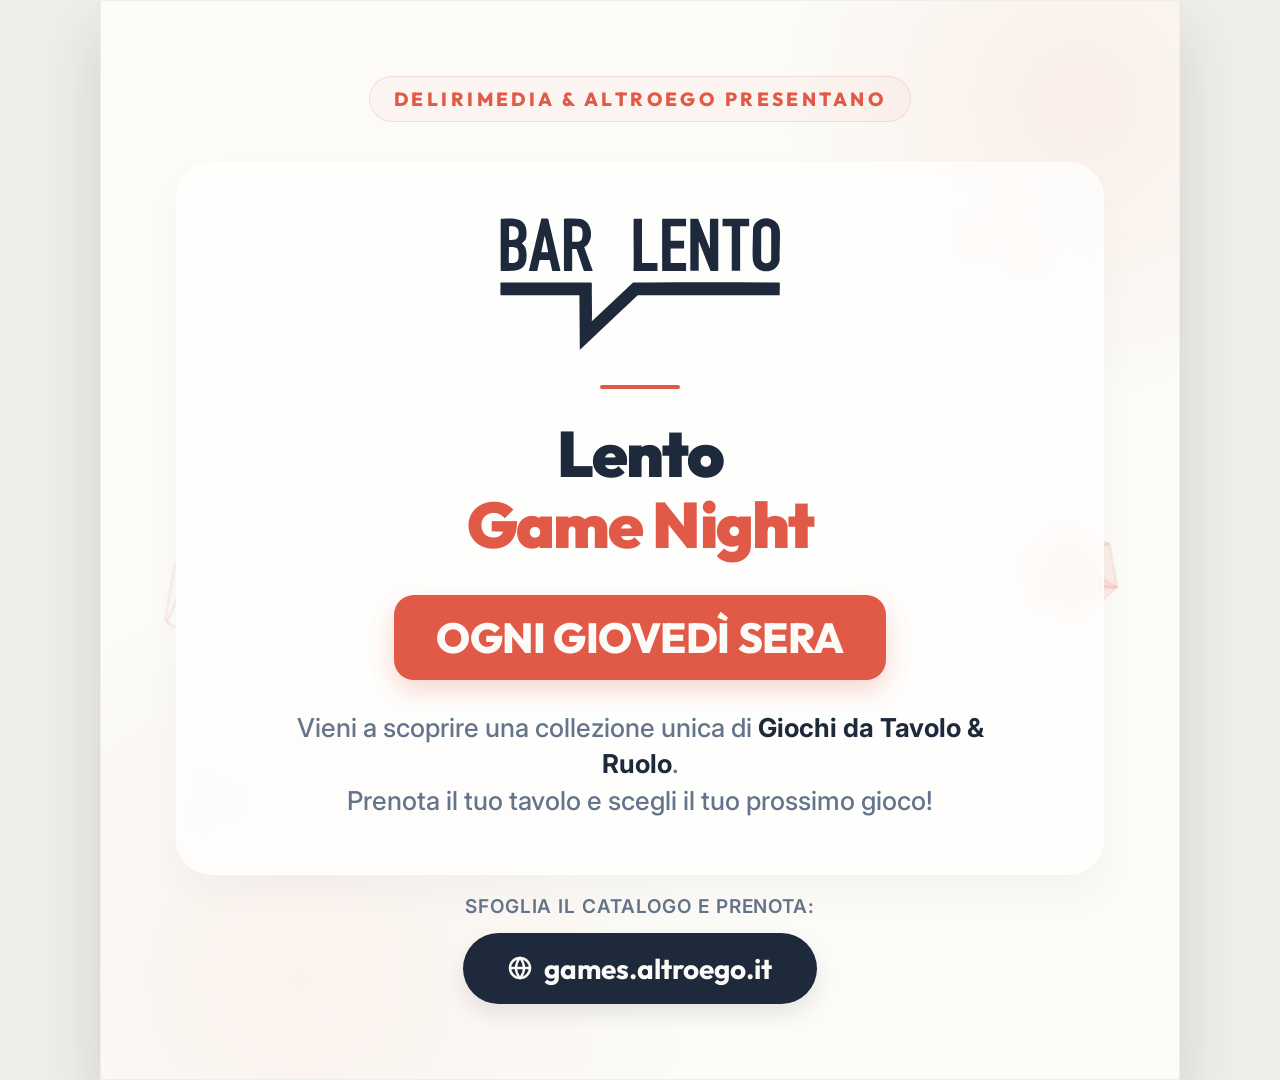
==== volantino.html @ c99bdc95 "Add Instagram flyer HTML template" ====
<!DOCTYPE html>
<html lang="it">
<head>
  <meta charset="UTF-8">
  <title>Volantino Instagram Bar Lento</title>
  <!-- Google Fonts: Outfit (title) and Inter (body) -->
  <link rel="preconnect" href="https://fonts.googleapis.com">
  <link rel="preconnect" href="https://fonts.gstatic.com" crossorigin>
  <link href="https://fonts.googleapis.com/css2?family=Inter:wght@400;500;600&family=Outfit:wght@600;700;800;900&display=swap" rel="stylesheet">
  <style>
    :root {
      --color-bg: #fcfbf7;
      --color-accent: #e05a47; /* Terracotta */
      --color-accent-dark: #b84130;
      --color-text-dark: #1e293b;
      --color-text-muted: #64748b;
      --color-card-bg: #ffffff;
      --color-border: #f1ede4;
      --font-title: 'Outfit', sans-serif;
      --font-body: 'Inter', sans-serif;
    }

    * {
      box-sizing: border-box;
      margin: 0;
      padding: 0;
    }

    body {
      background-color: #f0eee8;
      display: flex;
      justify-content: center;
      align-items: center;
      min-height: 100vh;
      font-family: var(--font-body);
      -webkit-font-smoothing: antialiased;
    }

    /* Instagram 1:1 post container */
    .instagram-post {
      width: 1080px;
      height: 1080px;
      background-color: var(--color-bg);
      position: relative;
      overflow: hidden;
      display: flex;
      flex-direction: column;
      justify-content: space-between;
      padding: 75px;
      box-shadow: 0 30px 60px rgba(30, 41, 59, 0.15);
      border: 1px solid rgba(0, 0, 0, 0.05);
    }

    /* Background organic gradient glow & elements */
    .bg-glow {
      position: absolute;
      top: -200px;
      right: -200px;
      width: 600px;
      height: 600px;
      border-radius: 50%;
      background: radial-gradient(circle, rgba(224, 90, 71, 0.08) 0%, rgba(224, 90, 71, 0) 70%);
      pointer-events: none;
      z-index: 1;
    }

    .bg-glow-2 {
      position: absolute;
      bottom: -300px;
      left: -200px;
      width: 800px;
      height: 800px;
      border-radius: 50%;
      background: radial-gradient(circle, rgba(224, 90, 71, 0.05) 0%, rgba(224, 90, 71, 0) 70%);
      pointer-events: none;
      z-index: 1;
    }

    /* Floating Game Elements (Decorative) */
    .floating-shape {
      position: absolute;
      color: rgba(224, 90, 71, 0.08);
      fill: currentColor;
      pointer-events: none;
      z-index: 1;
    }

    .meeple-1 {
      top: 15%;
      right: 10%;
      width: 130px;
      height: 130px;
      transform: rotate(15deg);
    }

    .meeple-2 {
      bottom: 22%;
      left: 6%;
      width: 90px;
      height: 90px;
      transform: rotate(-25deg);
      opacity: 0.7;
    }

    .dice-1 {
      top: 48%;
      right: 5%;
      width: 110px;
      height: 110px;
      transform: rotate(-10deg);
    }

    .cards-1 {
      bottom: 40%;
      left: 4%;
      width: 100px;
      height: 100px;
      transform: rotate(20deg);
    }

    /* Content wrapper */
    .content {
      z-index: 2;
      position: relative;
      height: 100%;
      display: flex;
      flex-direction: column;
      justify-content: space-between;
    }

    /* Top: Presenters / Badge */
    .header-badge {
      display: flex;
      justify-content: center;
      margin-bottom: 20px;
    }

    .badge-text {
      background-color: var(--color-accent-light);
      color: var(--color-accent);
      border: 1.5px solid rgba(224, 90, 71, 0.15);
      background-color: rgba(224, 90, 71, 0.04);
      font-family: var(--font-title);
      font-size: 19px;
      font-weight: 800;
      letter-spacing: 0.18em;
      padding: 10px 24px;
      border-radius: 100px;
      text-transform: uppercase;
    }

    /* Center: Main Branding & Info Card */
    .main-card {
      background: rgba(255, 255, 255, 0.75);
      backdrop-filter: blur(10px);
      -webkit-backdrop-filter: blur(10px);
      border: 1px solid rgba(255, 255, 255, 0.6);
      border-radius: 36px;
      padding: 55px 45px;
      text-align: center;
      box-shadow: 0 20px 40px rgba(30, 41, 59, 0.03);
      margin: auto 0;
      display: flex;
      flex-direction: column;
      align-items: center;
      gap: 30px;
    }

    .logo-container {
      width: 280px;
      color: var(--color-text-dark);
      margin-bottom: 5px;
    }

    .logo-container svg {
      width: 100%;
      height: auto;
      display: block;
    }

    .divider {
      width: 80px;
      height: 4px;
      background-color: var(--color-accent);
      border-radius: 2px;
    }

    .flyer-title {
      font-family: var(--font-title);
      font-size: 64px;
      font-weight: 900;
      color: var(--color-text-dark);
      line-height: 1.1;
      letter-spacing: -0.03em;
    }

    .flyer-title span {
      color: var(--color-accent);
    }

    /* Highlight Banner for "Ogni Giovedì Sera" */
    .schedule-banner {
      background-color: var(--color-accent);
      color: var(--color-bg);
      font-family: var(--font-title);
      font-size: 42px;
      font-weight: 800;
      letter-spacing: -0.01em;
      padding: 16px 42px;
      border-radius: 20px;
      box-shadow: 0 10px 25px rgba(224, 90, 71, 0.25);
      display: inline-block;
      margin-top: 5px;
    }

    .flyer-subtitle {
      font-size: 26px;
      color: var(--color-text-muted);
      font-weight: 500;
      line-height: 1.4;
      max-width: 700px;
    }

    .flyer-subtitle strong {
      color: var(--color-text-dark);
    }

    /* Footer: CTA & Website */
    .footer-cta {
      display: flex;
      flex-direction: column;
      align-items: center;
      gap: 15px;
    }

    .cta-label {
      font-size: 19px;
      color: var(--color-text-muted);
      letter-spacing: 0.05em;
      font-weight: 600;
      text-transform: uppercase;
    }

    .cta-button {
      background-color: var(--color-text-dark);
      color: var(--color-bg);
      font-family: var(--font-title);
      font-size: 28px;
      font-weight: 700;
      padding: 18px 45px;
      border-radius: 100px;
      display: flex;
      align-items: center;
      gap: 12px;
      box-shadow: 0 10px 20px rgba(30, 41, 59, 0.1);
    }

    .cta-button svg {
      width: 24px;
      height: 24px;
      fill: none;
      stroke: currentColor;
      stroke-width: 2.5;
    }
  </style>
</head>
<body>

  <div class="instagram-post">
    <!-- Background glows -->
    <div class="bg-glow"></div>
    <div class="bg-glow-2"></div>

    <!-- Floating vector graphics -->
    <!-- Meeple 1 -->
    <svg class="floating-shape meeple-1" viewBox="0 0 100 100">
      <path d="M 50,15 C 57,15 62,21 62,28 C 62,35 57,41 50,41 C 43,41 38,35 38,28 C 38,21 43,15 50,15 Z M 50,45 C 60,45 68,48 76,53 C 82,57 84,65 80,71 C 76,77 69,79 63,75 C 60,73 59,70 59,67 C 59,62 55,58 50,58 C 45,58 41,62 41,67 C 41,70 40,73 37,75 C 31,79 24,77 20,71 C 16,65 18,57 24,53 C 32,48 40,45 50,45 Z" />
    </svg>
    <!-- Meeple 2 -->
    <svg class="floating-shape meeple-2" viewBox="0 0 100 100">
      <path d="M 50,15 C 57,15 62,21 62,28 C 62,35 57,41 50,41 C 43,41 38,35 38,28 C 38,21 43,15 50,15 Z M 50,45 C 60,45 68,48 76,53 C 82,57 84,65 80,71 C 76,77 69,79 63,75 C 60,73 59,70 59,67 C 59,62 55,58 50,58 C 45,58 41,62 41,67 C 41,70 40,73 37,75 C 31,79 24,77 20,71 C 16,65 18,57 24,53 C 32,48 40,45 50,45 Z" />
    </svg>
    <!-- 20-sided Dice -->
    <svg class="floating-shape dice-1" viewBox="0 0 100 100" stroke="currentColor" stroke-width="2.5" fill="none">
      <polygon points="50,5 90,30 90,70 50,95 10,70 10,30" />
      <polygon points="50,5 50,95" />
      <polygon points="10,30 90,30" />
      <polygon points="10,70 90,70" />
      <line x1="50" y1="38" x2="10" y2="30" />
      <line x1="50" y1="38" x2="90" y2="30" />
      <line x1="50" y1="38" x2="50" y2="5" />
      <line x1="50" y1="62" x2="10" y2="70" />
      <line x1="50" y1="62" x2="90" y2="70" />
      <line x1="50" y1="62" x2="50" y2="95" />
      <polygon points="50,38 10,70 50,62" />
      <polygon points="50,38 90,70 50,62" />
    </svg>
    <!-- Cards Icon -->
    <svg class="floating-shape cards-1" viewBox="0 0 100 100">
      <!-- Card back -->
      <rect x="25" y="15" width="45" height="65" rx="6" transform="rotate(-10 47.5 47.5)" fill="none" stroke="currentColor" stroke-width="3" />
      <!-- Card front -->
      <rect x="35" y="20" width="45" height="65" rx="6" transform="rotate(5 57.5 52.5)" fill="var(--color-bg)" stroke="currentColor" stroke-width="3" />
      <!-- Small details on front card -->
      <circle cx="58" cy="53" r="8" fill="currentColor" opacity="0.35" transform="rotate(5 57.5 52.5)" />
    </svg>

    <div class="content">
      <!-- Top Badge -->
      <div class="header-badge">
        <span class="badge-text">Delirimedia & Altroego presentano</span>
      </div>

      <!-- Center Card -->
      <div class="main-card">
        <!-- Re-created Bar Lento Vector Logo -->
        <div class="logo-container">
          <svg viewBox="0 0 1703 805" fill="currentColor">
            <path d="M556.34,392l2.54,11.46c-1.74,71.27,2.16,142.86,0,214.09-.09,3-1.02,5.53-1.04,8.45l4.54-.94c67.34-64.34,135.43-127.78,203.4-191.54,11.64-10.92,22.95-23.6,34.96-34.03,2.47-2.14,7.76-6.98,10.57-7.43,148.89.98,298.02-1.04,446.77-1.1,147.27-.06,294.49,1.27,441.76,1.01,1.4.33,1.63,4.27,1.71,5.5,1.56,22.71-.85,47.65-.53,70.56l-2.46,1.54-860.06-.3c-9.02,6.03-15.82,14.88-23.72,22.27-108.71,101.71-216.83,204.61-325.03,306.88-1.18,1.11-2.83,2.1-4.38,2.62l-2.51-331.02H4.5c-1.43-.88-1.38-1.99-1.55-3.45-1.82-15.55.25-37.66.1-54.09-.04-4.49-1.79-13.86-.59-17.51.38-1.17,1.17-2.12,2.04-2.95h551.84Z"/>
            <path d="M1205.15,4l69.99,180.01c3.79,1.27,1.46-8.42,1.44-9.47-.91-55.78.4-111.86.5-167.59l2.05-2.95h46.99l1.5,1.5v315.5c-1.83.46-3.53.9-5.45,1.05-9.83.77-27.3.83-37.08,0-1.82-.16-3.67-.15-5.22-1.27l-69.21-176.28-2,1.01v175.5h-50.99V5.5l1.5-1.5h45.99Z"/>
            <path d="M4,5.5l3.45-1.55c51.35,2.07,124.38-13.16,147.99,47.07,7.51,19.16,9.04,64.5-1.66,82.3l-20.87,21.16c3.36,5.2,9.11,7.52,13.57,12.5,19.87,22.26,18.41,84.25,7.34,110.37-24,56.66-97.05,42.9-146.36,44.69-3.84-.44-3.45-.92-3.45-3.55V5.5ZM55.23,131.75c1.58,1.81,21.54,1.58,25.29,1.28,19.94-1.56,30.34-11.73,32.33-31.66,2.15-21.48-.91-43.77-24.82-49.92-6.28-1.62-24.36-2.57-30.54-1.45-1.11.2-1.9.51-2.43,1.57l.17,80.18ZM54.98,273h29.49c3.11,0,13.64-4.53,16.43-6.56,8.58-6.25,11.41-19.82,12.1-29.89,1-14.58,1.24-43.38-10.52-53.56-7.23-6.25-34.57-8.16-44.06-7.04-3.61.42-4.07,2.14-4.46,5.54,1.71,27.95-2.21,58.42-.03,86.07.15,1.93.59,3.62,1.05,5.45Z"/>
            <path d="M388.89,5c1.83-.46,3.53-.9,5.45-1.05,23.63-1.86,74.15-2.01,96.77,2.3,68.57,13.07,81.57,118.86,37.27,159.77-3.51,3.24-12.52,8.17-14.52,10.48-.81.93-1.29,1.55-1,2.87l50.84,140.3-1.35,2.32h-48.99c-.69,0-3.97-1.54-4.3-2.7l-42.14-127.85-2.55-3.45h-23.99l-1.5,1.5v131l-1.5,1.5h-45.99c-.18,0-2.5-2.32-2.5-2.5V5ZM439.87,50c.55,1.28-1,2.96-1,3.5v90l1.5,1.5h29.99c7.42,0,19.97-5.45,24.49-11.5,9.26-12.38,9.84-56.25,2.21-69.21-4.85-8.23-17.36-14.29-26.7-14.29h-30.49Z"/>
            <path d="M1617.36,1.27c42.38-1.53,80.7,29.3,84.19,72.19,4.62,56.76-3.56,119.67,0,177.08-6.54,97.89-158.04,98.39-164.04,0-3.69-60.52,1.83-126.01,1.3-186.79,7.56-37.57,41.03-61.13,78.54-62.49ZM1614.31,50.28c-12.78,1.46-23.57,10.37-25.69,23.3l-.12,174.95c1.23,33.78,52.61,36.98,60.96,5.9l.1-179.98c-2.03-18.17-18.31-26.11-35.25-24.18Z"/>
            <path d="M177.45,322c-.73-.22-1.56-1.59-1.53-2.49L250.62,6.27l.97-1.35c2.07-1.33,32.38-1.42,36.89-.97,2.06.21,3.8-.08,4.9,2.1l74.38,314.81c-.76.1-2,1.15-2.36,1.15h-44.99c-.19,0-2.18-1.19-2.48-1.52l-14.98-65.02-62.08-.02-13.77,64.16c.02,1.09-2.03,2.4-2.67,2.4h-46.99ZM292.92,208c-4.11-25.01-9.12-50.16-14.49-75.01-.72-3.35-4.96-24.89-7.01-24.97l-20.49,99.98h41.99Z"/>
            <path d="M1131.67,4v46h-92.47l-1.5,1.5v86l1.5,1.5h78.98l1.5,1.5v41c0,.38-2.27,3.5-2.5,3.5h-79.48v86.5l1.5,1.5h92.47v49h-142.46c-.28,0-2.73-1.55-3-2V6.02c.24-.47,1.83-2.02,2-2.02h143.46Z"/>
            <path d="M1515.56,50h-53.48l-1.5,1.5v269.5h-50.99V52.5c0-.18-2.32-2.5-2.5-2.5h-51.99l-1.5-1.5V7.5c0-.54,1.55-2.22,1-3.5h159.45l1.5,1.5v44.5Z"/>
            <path d="M863.75,5v266.5l1.5,1.5h90.97l1.5,1.5v47.5h-143.46c-4.86-4.72-1.56-11.71-1.45-17.45,1.89-98.96-1.48-198.12-.1-297.1l1.55-3.45h46.99c.33,0,1.52,1.32,2.5,1Z"/>
          </svg>
        </div>

        <div class="divider"></div>

        <h1 class="flyer-title">Lento<br><span>Game Night</span></h1>

        <div class="schedule-banner">
          OGNI GIOVEDÌ SERA
        </div>

        <p class="flyer-subtitle">
          Vieni a scoprire una collezione unica di <strong>Giochi da Tavolo & Ruolo</strong>.<br>
          Prenota il tuo tavolo e scegli il tuo prossimo gioco!
        </p>
      </div>

      <!-- Footer CTA -->
      <div class="footer-cta">
        <span class="cta-label">Sfoglia il catalogo e prenota:</span>
        <div class="cta-button">
          <svg viewBox="0 0 24 24">
            <circle cx="12" cy="12" r="10"></circle>
            <line x1="2" y1="12" x2="22" y2="12"></line>
            <path d="M12 2a15.3 15.3 0 0 1 4 10 15.3 15.3 0 0 1-4 10 15.3 15.3 0 0 1-4-10 15.3 15.3 0 0 1 4-10z"></path>
          </svg>
          games.altroego.it
        </div>
      </div>
    </div>
  </div>

</body>
</html>
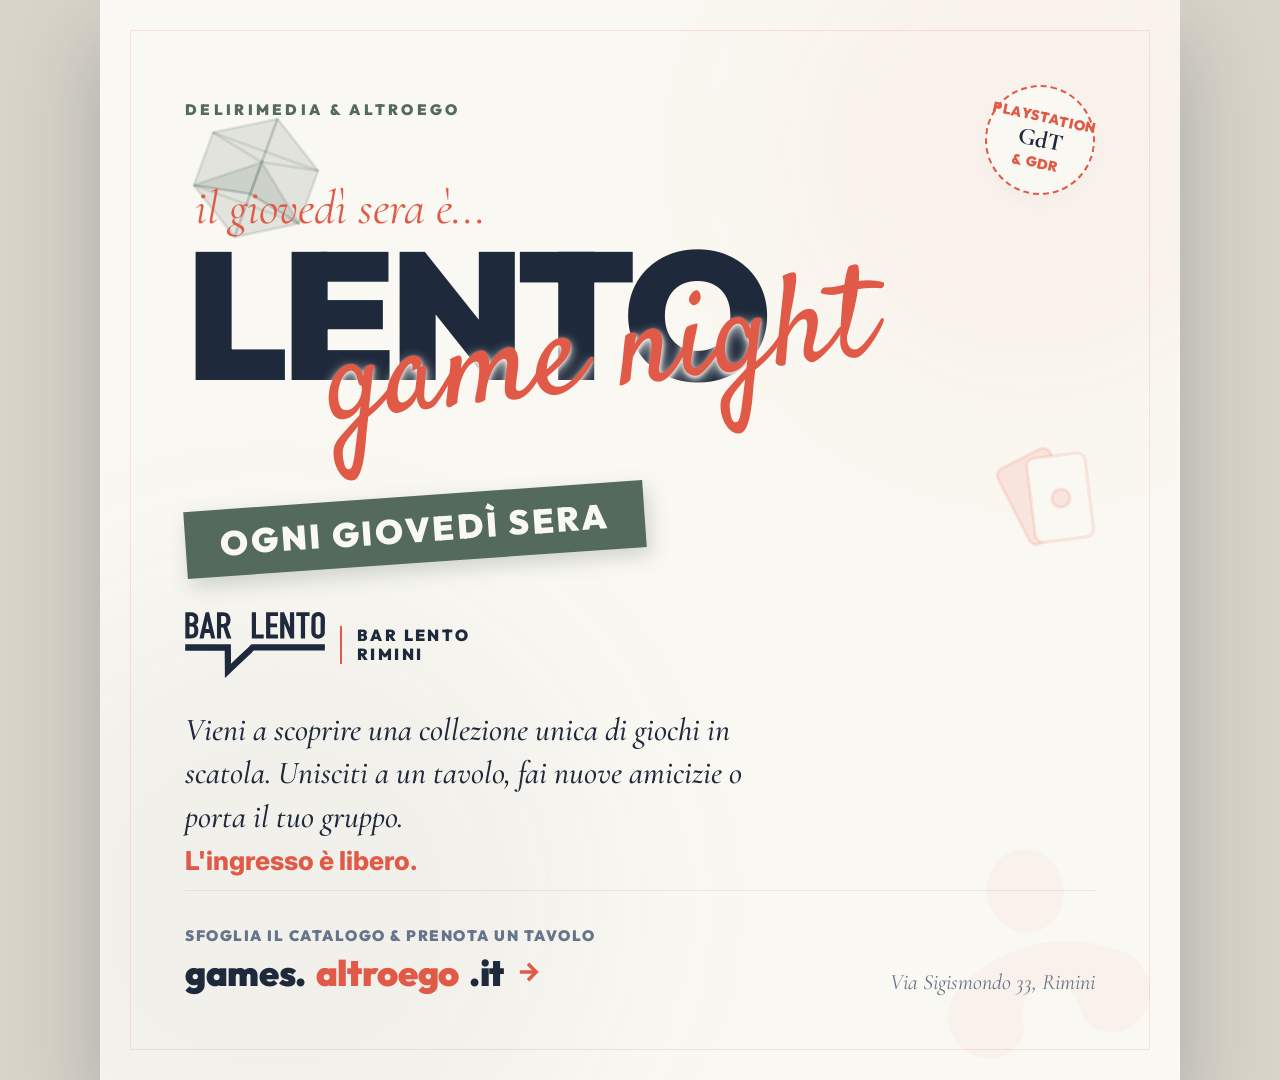
==== commit e8aad376: "Update Instagram flyer to Canva style layout" ====
--- a/volantino.html
+++ b/volantino.html
@@ -3,20 +3,20 @@
 <head>
   <meta charset="UTF-8">
   <title>Volantino Instagram Bar Lento</title>
-  <!-- Google Fonts: Outfit (title) and Inter (body) -->
+  <!-- Google Fonts: Outfit (bold title), Cormorant Garamond (elegant serif), Satisfy (beautiful script), Inter (clean metadata) -->
   <link rel="preconnect" href="https://fonts.googleapis.com">
   <link rel="preconnect" href="https://fonts.gstatic.com" crossorigin>
-  <link href="https://fonts.googleapis.com/css2?family=Inter:wght@400;500;600&family=Outfit:wght@600;700;800;900&display=swap" rel="stylesheet">
+  <link href="https://fonts.googleapis.com/css2?family=Cormorant+Garamond:ital,wght@1,500;1,600;1,700&family=Inter:wght@400;500;600&family=Outfit:wght@800;900&family=Satisfy&display=swap" rel="stylesheet">
   <style>
     :root {
-      --color-bg: #fcfbf7;
+      --color-bg: #faf8f2; /* Warm paper / linen cream */
       --color-accent: #e05a47; /* Terracotta */
-      --color-accent-dark: #b84130;
+      --color-accent-sage: #536a5c; /* Modern Canva Sage Green */
       --color-text-dark: #1e293b;
       --color-text-muted: #64748b;
-      --color-card-bg: #ffffff;
-      --color-border: #f1ede4;
-      --font-title: 'Outfit', sans-serif;
+      --font-display: 'Outfit', sans-serif;
+      --font-serif: 'Cormorant Garamond', serif;
+      --font-script: 'Satisfy', cursive;
       --font-body: 'Inter', sans-serif;
     }
 
@@ -27,7 +27,7 @@
     }
 
     body {
-      background-color: #f0eee8;
+      background-color: #d8d4ca;
       display: flex;
       justify-content: center;
       align-items: center;
@@ -36,7 +36,7 @@
       -webkit-font-smoothing: antialiased;
     }
 
-    /* Instagram 1:1 post container */
+    /* Instagram 1:1 post container - Canva style */
     .instagram-post {
       width: 1080px;
       height: 1080px;
@@ -46,242 +46,330 @@
       display: flex;
       flex-direction: column;
       justify-content: space-between;
-      padding: 75px;
-      box-shadow: 0 30px 60px rgba(30, 41, 59, 0.15);
-      border: 1px solid rgba(0, 0, 0, 0.05);
-    }
-
-    /* Background organic gradient glow & elements */
-    .bg-glow {
+      padding: 85px;
+      box-shadow: 0 40px 80px rgba(30, 41, 59, 0.25);
+    }
+
+    /* Fine elegant inset border */
+    .inset-frame {
       position: absolute;
-      top: -200px;
-      right: -200px;
-      width: 600px;
-      height: 600px;
+      top: 30px;
+      left: 30px;
+      right: 30px;
+      bottom: 30px;
+      border: 1.5px solid rgba(224, 90, 71, 0.15);
+      pointer-events: none;
+      z-index: 10;
+    }
+
+    /* Background blobs & organic spots */
+    .organic-blob-1 {
+      position: absolute;
+      top: -100px;
+      right: -100px;
+      width: 500px;
+      height: 500px;
       border-radius: 50%;
-      background: radial-gradient(circle, rgba(224, 90, 71, 0.08) 0%, rgba(224, 90, 71, 0) 70%);
-      pointer-events: none;
+      background-color: rgba(224, 90, 71, 0.04);
+      filter: blur(80px);
       z-index: 1;
     }
 
-    .bg-glow-2 {
+    .organic-blob-2 {
       position: absolute;
-      bottom: -300px;
-      left: -200px;
-      width: 800px;
-      height: 800px;
+      bottom: -150px;
+      left: -150px;
+      width: 650px;
+      height: 650px;
       border-radius: 50%;
-      background: radial-gradient(circle, rgba(224, 90, 71, 0.05) 0%, rgba(224, 90, 71, 0) 70%);
-      pointer-events: none;
+      background-color: rgba(83, 106, 92, 0.05);
+      filter: blur(90px);
       z-index: 1;
     }
 
-    /* Floating Game Elements (Decorative) */
-    .floating-shape {
+    /* Graphic game elements floating with transparency & modern styling */
+    .graphic-element {
       position: absolute;
-      color: rgba(224, 90, 71, 0.08);
       fill: currentColor;
       pointer-events: none;
-      z-index: 1;
-    }
-
-    .meeple-1 {
-      top: 15%;
-      right: 10%;
+      z-index: 2;
+    }
+
+    .meeple-giant {
+      bottom: -40px;
+      right: -20px;
+      width: 320px;
+      height: 320px;
+      color: rgba(224, 90, 71, 0.045);
+      transform: rotate(-12deg);
+    }
+
+    .dice-d20 {
+      top: 10%;
+      left: 8%;
+      width: 140px;
+      height: 140px;
+      color: rgba(83, 106, 92, 0.15);
+      transform: rotate(20deg);
+    }
+
+    .playing-cards {
+      top: 40%;
+      right: 6%;
       width: 130px;
       height: 130px;
-      transform: rotate(15deg);
-    }
-
-    .meeple-2 {
-      bottom: 22%;
-      left: 6%;
-      width: 90px;
-      height: 90px;
-      transform: rotate(-25deg);
-      opacity: 0.7;
-    }
-
-    .dice-1 {
-      top: 48%;
-      right: 5%;
+      color: rgba(224, 90, 71, 0.12);
+      transform: rotate(-15deg);
+    }
+
+    /* Content layers */
+    .content-wrapper {
+      position: relative;
+      z-index: 5;
+      height: 100%;
+      display: flex;
+      flex-direction: column;
+      justify-content: space-between;
+    }
+
+    /* Top: Presenters & Logo */
+    .top-row {
+      display: flex;
+      justify-content: space-between;
+      align-items: flex-start;
+      width: 100%;
+    }
+
+    .presenter-tag {
+      font-family: var(--font-display);
+      font-size: 15px;
+      font-weight: 900;
+      letter-spacing: 0.22em;
+      color: var(--color-accent-sage);
+      text-transform: uppercase;
+      margin-top: 15px;
+    }
+
+    /* Circular Canva-style Stamp */
+    .stamp-badge {
       width: 110px;
       height: 110px;
-      transform: rotate(-10deg);
-    }
-
-    .cards-1 {
-      bottom: 40%;
-      left: 4%;
-      width: 100px;
-      height: 100px;
-      transform: rotate(20deg);
-    }
-
-    /* Content wrapper */
-    .content {
-      z-index: 2;
+      border: 2px dashed var(--color-accent);
+      border-radius: 50%;
+      display: flex;
+      flex-direction: column;
+      justify-content: center;
+      align-items: center;
+      transform: rotate(12deg);
+      background-color: var(--color-bg);
+      box-shadow: 0 8px 16px rgba(0,0,0,0.02);
+    }
+
+    .stamp-text-1 {
+      font-family: var(--font-display);
+      font-size: 14px;
+      font-weight: 900;
+      color: var(--color-accent);
+      letter-spacing: 0.05em;
+    }
+
+    .stamp-text-2 {
+      font-family: var(--font-serif);
+      font-size: 24px;
+      font-weight: 700;
+      color: var(--color-text-dark);
+      line-height: 1;
+      margin: 2px 0;
+    }
+
+    /* Main Typography Block */
+    .title-block {
+      margin-top: -20px;
+      margin-bottom: 20px;
       position: relative;
-      height: 100%;
+    }
+
+    .pre-title {
+      font-family: var(--font-serif);
+      font-size: 48px;
+      font-style: italic;
+      color: var(--color-accent);
+      line-height: 1;
+      margin-bottom: 10px;
+      padding-left: 10px;
+    }
+
+    .main-title-container {
+      position: relative;
+      display: inline-block;
+    }
+
+    .main-title-lento {
+      font-family: var(--font-display);
+      font-size: 180px;
+      font-weight: 900;
+      line-height: 0.8;
+      letter-spacing: -0.04em;
+      color: var(--color-text-dark);
+    }
+
+    .main-title-script {
+      font-family: var(--font-script);
+      font-size: 130px;
+      color: var(--color-accent);
+      position: absolute;
+      bottom: -65px;
+      left: 140px;
+      transform: rotate(-7deg);
+      text-shadow: 0 4px 12px rgba(250, 248, 242, 0.9), 0 2px 4px rgba(250, 248, 242, 0.9);
+      white-space: nowrap;
+    }
+
+    /* Rotated Sticker/Tape */
+    .sticker-tape {
+      background-color: var(--color-accent-sage);
+      color: var(--color-bg);
+      font-family: var(--font-display);
+      font-size: 34px;
+      font-weight: 900;
+      letter-spacing: 0.08em;
+      padding: 12px 35px;
+      transform: rotate(-4deg);
+      display: inline-block;
+      margin-top: 110px;
+      box-shadow: 4px 8px 20px rgba(83, 106, 92, 0.25);
+    }
+
+    /* Logo and Subtitle Section */
+    .middle-section {
       display: flex;
       flex-direction: column;
-      justify-content: space-between;
-    }
-
-    /* Top: Presenters / Badge */
-    .header-badge {
-      display: flex;
-      justify-content: center;
-      margin-bottom: 20px;
-    }
-
-    .badge-text {
-      background-color: var(--color-accent-light);
-      color: var(--color-accent);
-      border: 1.5px solid rgba(224, 90, 71, 0.15);
-      background-color: rgba(224, 90, 71, 0.04);
-      font-family: var(--font-title);
-      font-size: 19px;
-      font-weight: 800;
-      letter-spacing: 0.18em;
-      padding: 10px 24px;
-      border-radius: 100px;
-      text-transform: uppercase;
-    }
-
-    /* Center: Main Branding & Info Card */
-    .main-card {
-      background: rgba(255, 255, 255, 0.75);
-      backdrop-filter: blur(10px);
-      -webkit-backdrop-filter: blur(10px);
-      border: 1px solid rgba(255, 255, 255, 0.6);
-      border-radius: 36px;
-      padding: 55px 45px;
-      text-align: center;
-      box-shadow: 0 20px 40px rgba(30, 41, 59, 0.03);
-      margin: auto 0;
-      display: flex;
-      flex-direction: column;
+      gap: 30px;
+      max-width: 620px;
+      margin-top: 20px;
+    }
+
+    .logo-row {
+      display: flex;
       align-items: center;
-      gap: 30px;
-    }
-
-    .logo-container {
-      width: 280px;
-      color: var(--color-text-dark);
-      margin-bottom: 5px;
-    }
-
-    .logo-container svg {
+      gap: 15px;
+    }
+
+    .bar-lento-logo-graphic {
+      width: 140px;
+      color: var(--color-text-dark);
+    }
+
+    .bar-lento-logo-graphic svg {
       width: 100%;
       height: auto;
       display: block;
     }
 
-    .divider {
-      width: 80px;
-      height: 4px;
-      background-color: var(--color-accent);
-      border-radius: 2px;
-    }
-
-    .flyer-title {
-      font-family: var(--font-title);
-      font-size: 64px;
-      font-weight: 900;
-      color: var(--color-text-dark);
-      line-height: 1.1;
-      letter-spacing: -0.03em;
-    }
-
-    .flyer-title span {
+    .bar-lento-logo-label {
+      font-family: var(--font-display);
+      font-size: 16px;
+      font-weight: 900;
+      letter-spacing: 0.15em;
+      color: var(--color-text-dark);
+      text-transform: uppercase;
+      border-left: 2px solid var(--color-accent);
+      padding-left: 15px;
+      line-height: 1.2;
+    }
+
+    .flyer-desc {
+      font-family: var(--font-serif);
+      font-size: 32px;
+      font-weight: 500;
+      line-height: 1.35;
+      color: var(--color-text-dark);
+      font-style: italic;
+    }
+
+    .flyer-desc strong {
+      font-family: var(--font-body);
+      font-size: 26px;
+      font-weight: 800;
+      font-style: normal;
       color: var(--color-accent);
     }
 
-    /* Highlight Banner for "Ogni Giovedì Sera" */
-    .schedule-banner {
-      background-color: var(--color-accent);
-      color: var(--color-bg);
-      font-family: var(--font-title);
-      font-size: 42px;
-      font-weight: 800;
+    /* Footer: Canva Style minimal link */
+    .footer-section {
+      display: flex;
+      justify-content: space-between;
+      align-items: flex-end;
+      width: 100%;
+      border-top: 1.5px solid rgba(30, 41, 59, 0.08);
+      padding-top: 35px;
+    }
+
+    .footer-left {
+      display: flex;
+      flex-direction: column;
+      gap: 5px;
+    }
+
+    .footer-tagline {
+      font-family: var(--font-display);
+      font-size: 15px;
+      font-weight: 900;
+      letter-spacing: 0.1em;
+      color: var(--color-text-muted);
+      text-transform: uppercase;
+    }
+
+    .footer-link {
+      font-family: var(--font-display);
+      font-size: 36px;
+      font-weight: 900;
+      color: var(--color-text-dark);
       letter-spacing: -0.01em;
-      padding: 16px 42px;
-      border-radius: 20px;
-      box-shadow: 0 10px 25px rgba(224, 90, 71, 0.25);
-      display: inline-block;
-      margin-top: 5px;
-    }
-
-    .flyer-subtitle {
-      font-size: 26px;
+      display: flex;
+      align-items: center;
+      gap: 10px;
+    }
+
+    .footer-link span {
+      color: var(--color-accent);
+    }
+
+    .footer-link svg {
+      width: 28px;
+      height: 28px;
+      fill: none;
+      stroke: var(--color-accent);
+      stroke-width: 3;
+    }
+
+    .footer-right-details {
+      font-family: var(--font-serif);
+      font-size: 22px;
+      font-style: italic;
       color: var(--color-text-muted);
-      font-weight: 500;
-      line-height: 1.4;
-      max-width: 700px;
-    }
-
-    .flyer-subtitle strong {
-      color: var(--color-text-dark);
-    }
-
-    /* Footer: CTA & Website */
-    .footer-cta {
-      display: flex;
-      flex-direction: column;
-      align-items: center;
-      gap: 15px;
-    }
-
-    .cta-label {
-      font-size: 19px;
-      color: var(--color-text-muted);
-      letter-spacing: 0.05em;
-      font-weight: 600;
-      text-transform: uppercase;
-    }
-
-    .cta-button {
-      background-color: var(--color-text-dark);
-      color: var(--color-bg);
-      font-family: var(--font-title);
-      font-size: 28px;
-      font-weight: 700;
-      padding: 18px 45px;
-      border-radius: 100px;
-      display: flex;
-      align-items: center;
-      gap: 12px;
-      box-shadow: 0 10px 20px rgba(30, 41, 59, 0.1);
-    }
-
-    .cta-button svg {
-      width: 24px;
-      height: 24px;
-      fill: none;
-      stroke: currentColor;
-      stroke-width: 2.5;
+      text-align: right;
     }
   </style>
 </head>
 <body>
 
   <div class="instagram-post">
-    <!-- Background glows -->
-    <div class="bg-glow"></div>
-    <div class="bg-glow-2"></div>
+    <!-- Fine frame -->
+    <div class="inset-frame"></div>
+
+    <!-- Organic Background Blobs -->
+    <div class="organic-blob-1"></div>
+    <div class="organic-blob-2"></div>
 
     <!-- Floating vector graphics -->
-    <!-- Meeple 1 -->
-    <svg class="floating-shape meeple-1" viewBox="0 0 100 100">
+    <!-- Giant Background Meeple -->
+    <svg class="graphic-element meeple-giant" viewBox="0 0 100 100">
       <path d="M 50,15 C 57,15 62,21 62,28 C 62,35 57,41 50,41 C 43,41 38,35 38,28 C 38,21 43,15 50,15 Z M 50,45 C 60,45 68,48 76,53 C 82,57 84,65 80,71 C 76,77 69,79 63,75 C 60,73 59,70 59,67 C 59,62 55,58 50,58 C 45,58 41,62 41,67 C 41,70 40,73 37,75 C 31,79 24,77 20,71 C 16,65 18,57 24,53 C 32,48 40,45 50,45 Z" />
     </svg>
-    <!-- Meeple 2 -->
-    <svg class="floating-shape meeple-2" viewBox="0 0 100 100">
-      <path d="M 50,15 C 57,15 62,21 62,28 C 62,35 57,41 50,41 C 43,41 38,35 38,28 C 38,21 43,15 50,15 Z M 50,45 C 60,45 68,48 76,53 C 82,57 84,65 80,71 C 76,77 69,79 63,75 C 60,73 59,70 59,67 C 59,62 55,58 50,58 C 45,58 41,62 41,67 C 41,70 40,73 37,75 C 31,79 24,77 20,71 C 16,65 18,57 24,53 C 32,48 40,45 50,45 Z" />
-    </svg>
-    <!-- 20-sided Dice -->
-    <svg class="floating-shape dice-1" viewBox="0 0 100 100" stroke="currentColor" stroke-width="2.5" fill="none">
+
+    <!-- D20 Outline -->
+    <svg class="graphic-element dice-d20" viewBox="0 0 100 100" stroke="currentColor" stroke-width="2" fill="none">
       <polygon points="50,5 90,30 90,70 50,95 10,70 10,30" />
       <polygon points="50,5 50,95" />
       <polygon points="10,30 90,30" />
@@ -295,63 +383,82 @@
       <polygon points="50,38 10,70 50,62" />
       <polygon points="50,38 90,70 50,62" />
     </svg>
-    <!-- Cards Icon -->
-    <svg class="floating-shape cards-1" viewBox="0 0 100 100">
-      <!-- Card back -->
-      <rect x="25" y="15" width="45" height="65" rx="6" transform="rotate(-10 47.5 47.5)" fill="none" stroke="currentColor" stroke-width="3" />
-      <!-- Card front -->
-      <rect x="35" y="20" width="45" height="65" rx="6" transform="rotate(5 57.5 52.5)" fill="var(--color-bg)" stroke="currentColor" stroke-width="3" />
-      <!-- Small details on front card -->
-      <circle cx="58" cy="53" r="8" fill="currentColor" opacity="0.35" transform="rotate(5 57.5 52.5)" />
+
+    <!-- Playing Cards Outline -->
+    <svg class="graphic-element playing-cards" viewBox="0 0 100 100" stroke="currentColor" stroke-width="2.5" fill="none">
+      <rect x="20" y="15" width="45" height="65" rx="6" transform="rotate(-12 42.5 47.5)" />
+      <rect x="35" y="20" width="45" height="65" rx="6" transform="rotate(8 57.5 52.5)" fill="var(--color-bg)" />
+      <circle cx="58" cy="53" r="7" fill="currentColor" transform="rotate(8 57.5 52.5)" />
     </svg>
 
-    <div class="content">
-      <!-- Top Badge -->
-      <div class="header-badge">
-        <span class="badge-text">Delirimedia & Altroego presentano</span>
+    <div class="content-wrapper">
+      <!-- Top Row -->
+      <div class="top-row">
+        <span class="presenter-tag">Delirimedia & Altroego</span>
+        
+        <!-- Canva Dotted Circular Stamp -->
+        <div class="stamp-badge">
+          <span class="stamp-text-1">PLAYSTATION</span>
+          <span class="stamp-text-2">GdT</span>
+          <span class="stamp-text-1">& GDR</span>
+        </div>
       </div>
 
-      <!-- Center Card -->
-      <div class="main-card">
-        <!-- Re-created Bar Lento Vector Logo -->
-        <div class="logo-container">
-          <svg viewBox="0 0 1703 805" fill="currentColor">
-            <path d="M556.34,392l2.54,11.46c-1.74,71.27,2.16,142.86,0,214.09-.09,3-1.02,5.53-1.04,8.45l4.54-.94c67.34-64.34,135.43-127.78,203.4-191.54,11.64-10.92,22.95-23.6,34.96-34.03,2.47-2.14,7.76-6.98,10.57-7.43,148.89.98,298.02-1.04,446.77-1.1,147.27-.06,294.49,1.27,441.76,1.01,1.4.33,1.63,4.27,1.71,5.5,1.56,22.71-.85,47.65-.53,70.56l-2.46,1.54-860.06-.3c-9.02,6.03-15.82,14.88-23.72,22.27-108.71,101.71-216.83,204.61-325.03,306.88-1.18,1.11-2.83,2.1-4.38,2.62l-2.51-331.02H4.5c-1.43-.88-1.38-1.99-1.55-3.45-1.82-15.55.25-37.66.1-54.09-.04-4.49-1.79-13.86-.59-17.51.38-1.17,1.17-2.12,2.04-2.95h551.84Z"/>
-            <path d="M1205.15,4l69.99,180.01c3.79,1.27,1.46-8.42,1.44-9.47-.91-55.78.4-111.86.5-167.59l2.05-2.95h46.99l1.5,1.5v315.5c-1.83.46-3.53.9-5.45,1.05-9.83.77-27.3.83-37.08,0-1.82-.16-3.67-.15-5.22-1.27l-69.21-176.28-2,1.01v175.5h-50.99V5.5l1.5-1.5h45.99Z"/>
-            <path d="M4,5.5l3.45-1.55c51.35,2.07,124.38-13.16,147.99,47.07,7.51,19.16,9.04,64.5-1.66,82.3l-20.87,21.16c3.36,5.2,9.11,7.52,13.57,12.5,19.87,22.26,18.41,84.25,7.34,110.37-24,56.66-97.05,42.9-146.36,44.69-3.84-.44-3.45-.92-3.45-3.55V5.5ZM55.23,131.75c1.58,1.81,21.54,1.58,25.29,1.28,19.94-1.56,30.34-11.73,32.33-31.66,2.15-21.48-.91-43.77-24.82-49.92-6.28-1.62-24.36-2.57-30.54-1.45-1.11.2-1.9.51-2.43,1.57l.17,80.18ZM54.98,273h29.49c3.11,0,13.64-4.53,16.43-6.56,8.58-6.25,11.41-19.82,12.1-29.89,1-14.58,1.24-43.38-10.52-53.56-7.23-6.25-34.57-8.16-44.06-7.04-3.61.42-4.07,2.14-4.46,5.54,1.71,27.95-2.21,58.42-.03,86.07.15,1.93.59,3.62,1.05,5.45Z"/>
-            <path d="M388.89,5c1.83-.46,3.53-.9,5.45-1.05,23.63-1.86,74.15-2.01,96.77,2.3,68.57,13.07,81.57,118.86,37.27,159.77-3.51,3.24-12.52,8.17-14.52,10.48-.81.93-1.29,1.55-1,2.87l50.84,140.3-1.35,2.32h-48.99c-.69,0-3.97-1.54-4.3-2.7l-42.14-127.85-2.55-3.45h-23.99l-1.5,1.5v131l-1.5,1.5h-45.99c-.18,0-2.5-2.32-2.5-2.5V5ZM439.87,50c.55,1.28-1,2.96-1,3.5v90l1.5,1.5h29.99c7.42,0,19.97-5.45,24.49-11.5,9.26-12.38,9.84-56.25,2.21-69.21-4.85-8.23-17.36-14.29-26.7-14.29h-30.49Z"/>
-            <path d="M1617.36,1.27c42.38-1.53,80.7,29.3,84.19,72.19,4.62,56.76-3.56,119.67,0,177.08-6.54,97.89-158.04,98.39-164.04,0-3.69-60.52,1.83-126.01,1.3-186.79,7.56-37.57,41.03-61.13,78.54-62.49ZM1614.31,50.28c-12.78,1.46-23.57,10.37-25.69,23.3l-.12,174.95c1.23,33.78,52.61,36.98,60.96,5.9l.1-179.98c-2.03-18.17-18.31-26.11-35.25-24.18Z"/>
-            <path d="M177.45,322c-.73-.22-1.56-1.59-1.53-2.49L250.62,6.27l.97-1.35c2.07-1.33,32.38-1.42,36.89-.97,2.06.21,3.8-.08,4.9,2.1l74.38,314.81c-.76.1-2,1.15-2.36,1.15h-44.99c-.19,0-2.18-1.19-2.48-1.52l-14.98-65.02-62.08-.02-13.77,64.16c.02,1.09-2.03,2.4-2.67,2.4h-46.99ZM292.92,208c-4.11-25.01-9.12-50.16-14.49-75.01-.72-3.35-4.96-24.89-7.01-24.97l-20.49,99.98h41.99Z"/>
-            <path d="M1131.67,4v46h-92.47l-1.5,1.5v86l1.5,1.5h78.98l1.5,1.5v41c0,.38-2.27,3.5-2.5,3.5h-79.48v86.5l1.5,1.5h92.47v49h-142.46c-.28,0-2.73-1.55-3-2V6.02c.24-.47,1.83-2.02,2-2.02h143.46Z"/>
-            <path d="M1515.56,50h-53.48l-1.5,1.5v269.5h-50.99V52.5c0-.18-2.32-2.5-2.5-2.5h-51.99l-1.5-1.5V7.5c0-.54,1.55-2.22,1-3.5h159.45l1.5,1.5v44.5Z"/>
-            <path d="M863.75,5v266.5l1.5,1.5h90.97l1.5,1.5v47.5h-143.46c-4.86-4.72-1.56-11.71-1.45-17.45,1.89-98.96-1.48-198.12-.1-297.1l1.55-3.45h46.99c.33,0,1.52,1.32,2.5,1Z"/>
-          </svg>
-        </div>
-
-        <div class="divider"></div>
-
-        <h1 class="flyer-title">Lento<br><span>Game Night</span></h1>
-
-        <div class="schedule-banner">
-          OGNI GIOVEDÌ SERA
-        </div>
-
-        <p class="flyer-subtitle">
-          Vieni a scoprire una collezione unica di <strong>Giochi da Tavolo & Ruolo</strong>.<br>
-          Prenota il tuo tavolo e scegli il tuo prossimo gioco!
+      <!-- Main Title Block -->
+      <div class="title-block">
+        <div class="pre-title">il giovedì sera è...</div>
+        <div class="main-title-container">
+          <div class="main-title-lento">LENTO</div>
+          <div class="main-title-script">game night</div>
+        </div>
+        
+        <!-- Rotated paper tape banner -->
+        <div>
+          <div class="sticker-tape">
+            OGNI GIOVEDÌ SERA
+          </div>
+        </div>
+      </div>
+
+      <!-- Middle: Logo and Cozy Description -->
+      <div class="middle-section">
+        <div class="logo-row">
+          <div class="bar-lento-logo-graphic">
+            <svg viewBox="0 0 1703 805" fill="currentColor">
+              <path d="M556.34,392l2.54,11.46c-1.74,71.27,2.16,142.86,0,214.09-.09,3-1.02,5.53-1.04,8.45l4.54-.94c67.34-64.34,135.43-127.78,203.4-191.54,11.64-10.92,22.95-23.6,34.96-34.03,2.47-2.14,7.76-6.98,10.57-7.43,148.89.98,298.02-1.04,446.77-1.1,147.27-.06,294.49,1.27,441.76,1.01,1.4.33,1.63,4.27,1.71,5.5,1.56,22.71-.85,47.65-.53,70.56l-2.46,1.54-860.06-.3c-9.02,6.03-15.82,14.88-23.72,22.27-108.71,101.71-216.83,204.61-325.03,306.88-1.18,1.11-2.83,2.1-4.38,2.62l-2.51-331.02H4.5c-1.43-.88-1.38-1.99-1.55-3.45-1.82-15.55.25-37.66.1-54.09-.04-4.49-1.79-13.86-.59-17.51.38-1.17,1.17-2.12,2.04-2.95h551.84Z"/>
+              <path d="M1205.15,4l69.99,180.01c3.79,1.27,1.46-8.42,1.44-9.47-.91-55.78.4-111.86.5-167.59l2.05-2.95h46.99l1.5,1.5v315.5c-1.83.46-3.53.9-5.45,1.05-9.83.77-27.3.83-37.08,0-1.82-.16-3.67-.15-5.22-1.27l-69.21-176.28-2,1.01v175.5h-50.99V5.5l1.5-1.5h45.99Z"/>
+              <path d="M4,5.5l3.45-1.55c51.35,2.07,124.38-13.16,147.99,47.07,7.51,19.16,9.04,64.5-1.66,82.3l-20.87,21.16c3.36,5.2,9.11,7.52,13.57,12.5,19.87,22.26,18.41,84.25,7.34,110.37-24,56.66-97.05,42.9-146.36,44.69-3.84-.44-3.45-.92-3.45-3.55V5.5ZM55.23,131.75c1.58,1.81,21.54,1.58,25.29,1.28,19.94-1.56,30.34-11.73,32.33-31.66,2.15-21.48-.91-43.77-24.82-49.92-6.28-1.62-24.36-2.57-30.54-1.45-1.11.2-1.9.51-2.43,1.57l.17,80.18ZM54.98,273h29.49c3.11,0,13.64-4.53,16.43-6.56,8.58-6.25,11.41-19.82,12.1-29.89,1-14.58,1.24-43.38-10.52-53.56-7.23-6.25-34.57-8.16-44.06-7.04-3.61.42-4.07,2.14-4.46,5.54,1.71,27.95-2.21,58.42-.03,86.07.15,1.93.59,3.62,1.05,5.45Z"/>
+              <path d="M388.89,5c1.83-.46,3.53-.9,5.45-1.05,23.63-1.86,74.15-2.01,96.77,2.3,68.57,13.07,81.57,118.86,37.27,159.77-3.51,3.24-12.52,8.17-14.52,10.48-.81.93-1.29,1.55-1,2.87l50.84,140.3-1.35,2.32h-48.99c-.69,0-3.97-1.54-4.3-2.7l-42.14-127.85-2.55-3.45h-23.99l-1.5,1.5v131l-1.5,1.5h-45.99c-.18,0-2.5-2.32-2.5-2.5V5ZM439.87,50c.55,1.28-1,2.96-1,3.5v90l1.5,1.5h29.99c7.42,0,19.97-5.45,24.49-11.5,9.26-12.38,9.84-56.25,2.21-69.21-4.85-8.23-17.36-14.29-26.7-14.29h-30.49Z"/>
+              <path d="M1617.36,1.27c42.38-1.53,80.7,29.3,84.19,72.19,4.62,56.76-3.56,119.67,0,177.08-6.54,97.89-158.04,98.39-164.04,0-3.69-60.52,1.83-126.01,1.3-186.79,7.56-37.57,41.03-61.13,78.54-62.49ZM1614.31,50.28c-12.78,1.46-23.57,10.37-25.69,23.3l-.12,174.95c1.23,33.78,52.61,36.98,60.96,5.9l.1-179.98c-2.03-18.17-18.31-26.11-35.25-24.18Z"/>
+              <path d="M177.45,322c-.73-.22-1.56-1.59-1.53-2.49L250.62,6.27l.97-1.35c2.07-1.33,32.38-1.42,36.89-.97,2.06.21,3.8-.08,4.9,2.1l74.38,314.81c-.76.1-2,1.15-2.36,1.15h-44.99c-.19,0-2.18-1.19-2.48-1.52l-14.98-65.02-62.08-.02-13.77,64.16c.02,1.09-2.03,2.4-2.67,2.4h-46.99ZM292.92,208c-4.11-25.01-9.12-50.16-14.49-75.01-.72-3.35-4.96-24.89-7.01-24.97l-20.49,99.98h41.99Z"/>
+              <path d="M1131.67,4v46h-92.47l-1.5,1.5v86l1.5,1.5h78.98l1.5,1.5v41c0,.38-2.27,3.5-2.5,3.5h-79.48v86.5l1.5,1.5h92.47v49h-142.46c-.28,0-2.73-1.55-3-2V6.02c.24-.47,1.83-2.02,2-2.02h143.46Z"/>
+              <path d="M1515.56,50h-53.48l-1.5,1.5v269.5h-50.99V52.5c0-.18-2.32-2.5-2.5-2.5h-51.99l-1.5-1.5V7.5c0-.54,1.55-2.22,1-3.5h159.45l1.5,1.5v44.5Z"/>
+              <path d="M863.75,5v266.5l1.5,1.5h90.97l1.5,1.5v47.5h-143.46c-4.86-4.72-1.56-11.71-1.45-17.45,1.89-98.96-1.48-198.12-.1-297.1l1.55-3.45h46.99c.33,0,1.52,1.32,2.5,1Z"/>
+            </svg>
+          </div>
+          <div class="bar-lento-logo-label">Bar Lento<br>Rimini</div>
+        </div>
+        
+        <p class="flyer-desc">
+          Vieni a scoprire una collezione unica di giochi in scatola. Unisciti a un tavolo, fai nuove amicizie o porta il tuo gruppo.
+          <br><strong>L'ingresso è libero.</strong>
         </p>
       </div>
 
-      <!-- Footer CTA -->
-      <div class="footer-cta">
-        <span class="cta-label">Sfoglia il catalogo e prenota:</span>
-        <div class="cta-button">
-          <svg viewBox="0 0 24 24">
-            <circle cx="12" cy="12" r="10"></circle>
-            <line x1="2" y1="12" x2="22" y2="12"></line>
-            <path d="M12 2a15.3 15.3 0 0 1 4 10 15.3 15.3 0 0 1-4 10 15.3 15.3 0 0 1-4-10 15.3 15.3 0 0 1 4-10z"></path>
-          </svg>
-          games.altroego.it
+      <!-- Footer Section -->
+      <div class="footer-section">
+        <div class="footer-left">
+          <span class="footer-tagline">Sfoglia il catalogo & prenota un tavolo</span>
+          <div class="footer-link">
+            games.<span>altroego</span>.it
+            <svg viewBox="0 0 24 24">
+              <line x1="5" y1="12" x2="19" y2="12"></line>
+              <polyline points="12 5 19 12 12 19"></polyline>
+            </svg>
+          </div>
+        </div>
+        <div class="footer-right-details">
+          Via Sigismondo 33, Rimini
         </div>
       </div>
     </div>
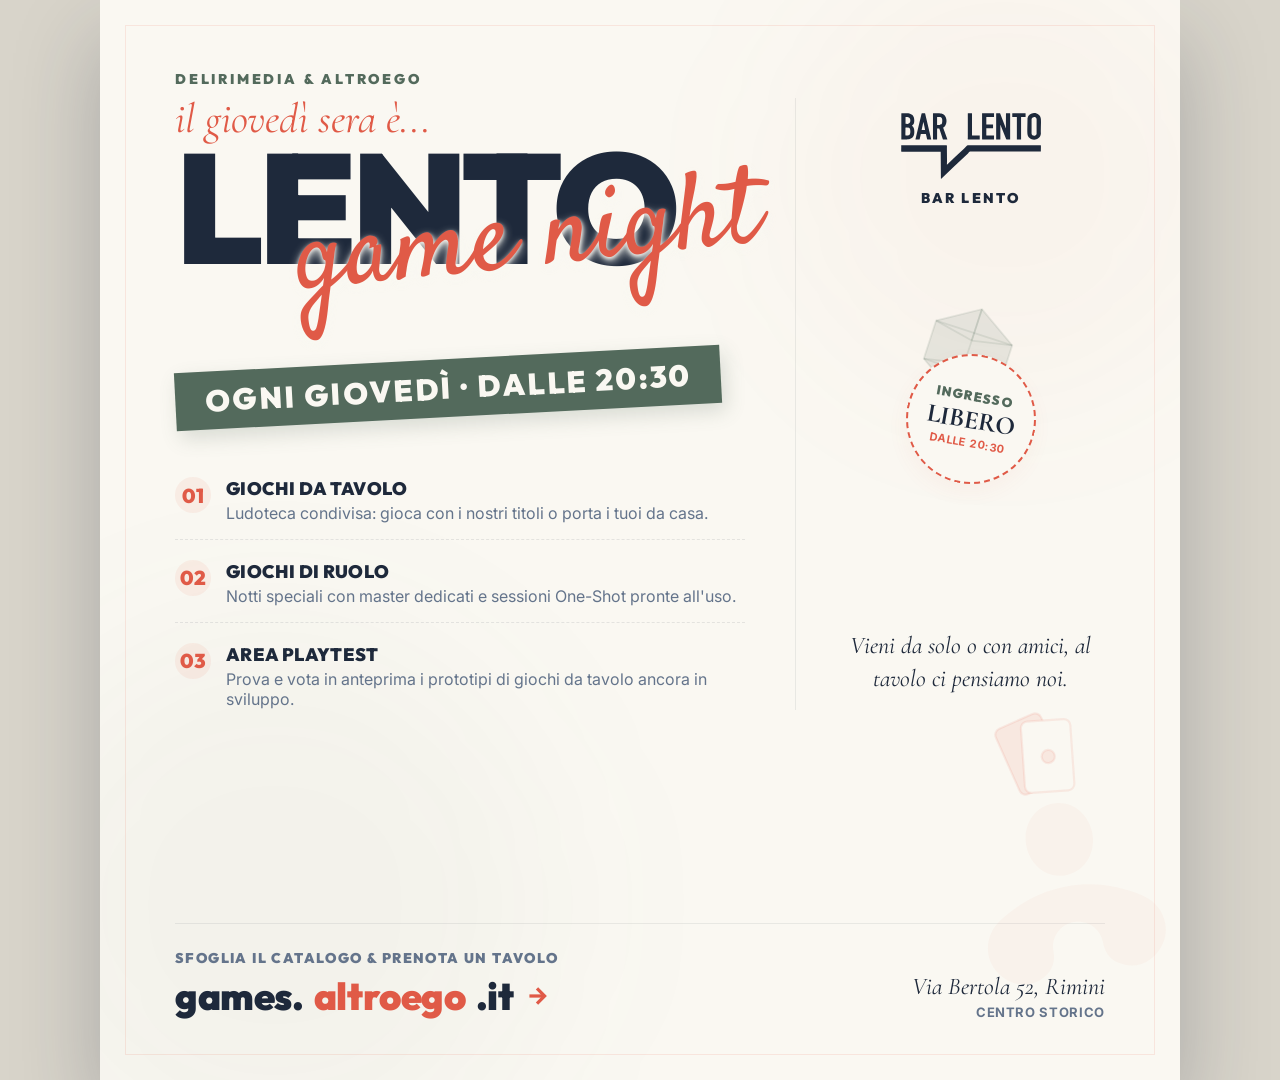
==== commit 6adad700: "Update Instagram flyer with detailed information list" ====
--- a/volantino.html
+++ b/volantino.html
@@ -3,15 +3,15 @@
 <head>
   <meta charset="UTF-8">
   <title>Volantino Instagram Bar Lento</title>
-  <!-- Google Fonts: Outfit (bold title), Cormorant Garamond (elegant serif), Satisfy (beautiful script), Inter (clean metadata) -->
+  <!-- Google Fonts -->
   <link rel="preconnect" href="https://fonts.googleapis.com">
   <link rel="preconnect" href="https://fonts.gstatic.com" crossorigin>
-  <link href="https://fonts.googleapis.com/css2?family=Cormorant+Garamond:ital,wght@1,500;1,600;1,700&family=Inter:wght@400;500;600&family=Outfit:wght@800;900&family=Satisfy&display=swap" rel="stylesheet">
+  <link href="https://fonts.googleapis.com/css2?family=Cormorant+Garamond:ital,wght@1,500;1,600;1,700&family=Inter:wght@400;500;600;700&family=Outfit:wght@800;900&family=Satisfy&display=swap" rel="stylesheet">
   <style>
     :root {
-      --color-bg: #faf8f2; /* Warm paper / linen cream */
+      --color-bg: #faf8f2; /* Warm paper cream */
       --color-accent: #e05a47; /* Terracotta */
-      --color-accent-sage: #536a5c; /* Modern Canva Sage Green */
+      --color-accent-sage: #536a5c; /* Sage Green */
       --color-text-dark: #1e293b;
       --color-text-muted: #64748b;
       --font-display: 'Outfit', sans-serif;
@@ -46,48 +46,48 @@
       display: flex;
       flex-direction: column;
       justify-content: space-between;
-      padding: 85px;
+      padding: 70px 75px 60px 75px;
       box-shadow: 0 40px 80px rgba(30, 41, 59, 0.25);
     }
 
-    /* Fine elegant inset border */
+    /* Inset frame border */
     .inset-frame {
       position: absolute;
-      top: 30px;
-      left: 30px;
-      right: 30px;
-      bottom: 30px;
-      border: 1.5px solid rgba(224, 90, 71, 0.15);
+      top: 25px;
+      left: 25px;
+      right: 25px;
+      bottom: 25px;
+      border: 1.5px solid rgba(224, 90, 71, 0.12);
       pointer-events: none;
       z-index: 10;
     }
 
-    /* Background blobs & organic spots */
+    /* Organic Background Glows */
     .organic-blob-1 {
       position: absolute;
-      top: -100px;
-      right: -100px;
-      width: 500px;
-      height: 500px;
+      top: -50px;
+      right: -50px;
+      width: 450px;
+      height: 450px;
       border-radius: 50%;
-      background-color: rgba(224, 90, 71, 0.04);
+      background-color: rgba(224, 90, 71, 0.03);
       filter: blur(80px);
       z-index: 1;
     }
 
     .organic-blob-2 {
       position: absolute;
-      bottom: -150px;
-      left: -150px;
-      width: 650px;
-      height: 650px;
+      bottom: -100px;
+      left: -100px;
+      width: 550px;
+      height: 550px;
       border-radius: 50%;
-      background-color: rgba(83, 106, 92, 0.05);
+      background-color: rgba(83, 106, 92, 0.04);
       filter: blur(90px);
       z-index: 1;
     }
 
-    /* Graphic game elements floating with transparency & modern styling */
+    /* Graphic game elements floating with transparency */
     .graphic-element {
       position: absolute;
       fill: currentColor;
@@ -96,30 +96,30 @@
     }
 
     .meeple-giant {
-      bottom: -40px;
-      right: -20px;
-      width: 320px;
-      height: 320px;
-      color: rgba(224, 90, 71, 0.045);
+      bottom: 40px;
+      right: -30px;
+      width: 280px;
+      height: 280px;
+      color: rgba(224, 90, 71, 0.035);
+      transform: rotate(-10deg);
+    }
+
+    .dice-d20 {
+      top: 28%;
+      right: 15%;
+      width: 100px;
+      height: 100px;
+      color: rgba(83, 106, 92, 0.12);
+      transform: rotate(18deg);
+    }
+
+    .playing-cards {
+      bottom: 25%;
+      right: 8%;
+      width: 110px;
+      height: 110px;
+      color: rgba(224, 90, 71, 0.1);
       transform: rotate(-12deg);
-    }
-
-    .dice-d20 {
-      top: 10%;
-      left: 8%;
-      width: 140px;
-      height: 140px;
-      color: rgba(83, 106, 92, 0.15);
-      transform: rotate(20deg);
-    }
-
-    .playing-cards {
-      top: 40%;
-      right: 6%;
-      width: 130px;
-      height: 130px;
-      color: rgba(224, 90, 71, 0.12);
-      transform: rotate(-15deg);
     }
 
     /* Content layers */
@@ -136,67 +136,47 @@
     .top-row {
       display: flex;
       justify-content: space-between;
-      align-items: flex-start;
+      align-items: center;
       width: 100%;
     }
 
     .presenter-tag {
       font-family: var(--font-display);
-      font-size: 15px;
-      font-weight: 900;
-      letter-spacing: 0.22em;
+      font-size: 14px;
+      font-weight: 900;
+      letter-spacing: 0.2em;
       color: var(--color-accent-sage);
       text-transform: uppercase;
-      margin-top: 15px;
-    }
-
-    /* Circular Canva-style Stamp */
-    .stamp-badge {
-      width: 110px;
-      height: 110px;
-      border: 2px dashed var(--color-accent);
-      border-radius: 50%;
+    }
+
+    /* Split Main Layout */
+    .main-grid {
+      display: grid;
+      grid-template-columns: 1fr 310px;
+      gap: 50px;
+      margin-top: 10px;
+      margin-bottom: auto;
+    }
+
+    .left-column {
       display: flex;
       flex-direction: column;
       justify-content: center;
-      align-items: center;
-      transform: rotate(12deg);
-      background-color: var(--color-bg);
-      box-shadow: 0 8px 16px rgba(0,0,0,0.02);
-    }
-
-    .stamp-text-1 {
-      font-family: var(--font-display);
-      font-size: 14px;
-      font-weight: 900;
-      color: var(--color-accent);
-      letter-spacing: 0.05em;
-    }
-
-    .stamp-text-2 {
-      font-family: var(--font-serif);
-      font-size: 24px;
-      font-weight: 700;
-      color: var(--color-text-dark);
-      line-height: 1;
-      margin: 2px 0;
     }
 
     /* Main Typography Block */
     .title-block {
-      margin-top: -20px;
-      margin-bottom: 20px;
       position: relative;
+      margin-bottom: 25px;
     }
 
     .pre-title {
       font-family: var(--font-serif);
-      font-size: 48px;
+      font-size: 42px;
       font-style: italic;
       color: var(--color-accent);
       line-height: 1;
-      margin-bottom: 10px;
-      padding-left: 10px;
+      margin-bottom: 5px;
     }
 
     .main-title-container {
@@ -206,7 +186,7 @@
 
     .main-title-lento {
       font-family: var(--font-display);
-      font-size: 180px;
+      font-size: 155px;
       font-weight: 900;
       line-height: 0.8;
       letter-spacing: -0.04em;
@@ -215,44 +195,101 @@
 
     .main-title-script {
       font-family: var(--font-script);
-      font-size: 130px;
+      font-size: 110px;
       color: var(--color-accent);
       position: absolute;
-      bottom: -65px;
-      left: 140px;
-      transform: rotate(-7deg);
-      text-shadow: 0 4px 12px rgba(250, 248, 242, 0.9), 0 2px 4px rgba(250, 248, 242, 0.9);
+      bottom: -50px;
+      left: 120px;
+      transform: rotate(-6deg);
+      text-shadow: 0 4px 10px rgba(250, 248, 242, 0.9), 0 2px 4px rgba(250, 248, 242, 0.9);
       white-space: nowrap;
     }
 
-    /* Rotated Sticker/Tape */
+    /* Rotated Sticker Tape */
     .sticker-tape {
       background-color: var(--color-accent-sage);
       color: var(--color-bg);
       font-family: var(--font-display);
-      font-size: 34px;
+      font-size: 30px;
       font-weight: 900;
       letter-spacing: 0.08em;
-      padding: 12px 35px;
-      transform: rotate(-4deg);
+      padding: 10px 30px;
+      transform: rotate(-3deg);
       display: inline-block;
-      margin-top: 110px;
-      box-shadow: 4px 8px 20px rgba(83, 106, 92, 0.25);
-    }
-
-    /* Logo and Subtitle Section */
-    .middle-section {
-      display: flex;
-      flex-direction: column;
-      gap: 30px;
-      max-width: 620px;
-      margin-top: 20px;
-    }
-
-    .logo-row {
-      display: flex;
-      align-items: center;
+      margin-top: 90px;
+      box-shadow: 4px 8px 20px rgba(83, 106, 92, 0.2);
+    }
+
+    /* Information Features List (Canva Checklists) */
+    .info-features {
+      margin-top: 35px;
+      display: flex;
+      flex-direction: column;
+      gap: 20px;
+    }
+
+    .feature-item {
+      display: flex;
+      align-items: flex-start;
       gap: 15px;
+      border-bottom: 1px dashed rgba(30, 41, 59, 0.1);
+      padding-bottom: 15px;
+    }
+
+    .feature-item:last-child {
+      border-bottom: none;
+      padding-bottom: 0;
+    }
+
+    .feature-num {
+      font-family: var(--font-display);
+      font-size: 20px;
+      font-weight: 900;
+      color: var(--color-accent);
+      background-color: rgba(224, 90, 71, 0.08);
+      width: 36px;
+      height: 36px;
+      border-radius: 50%;
+      display: flex;
+      justify-content: center;
+      align-items: center;
+      flex-shrink: 0;
+    }
+
+    .feature-text h4 {
+      font-family: var(--font-display);
+      font-size: 18px;
+      font-weight: 900;
+      color: var(--color-text-dark);
+      margin-bottom: 3px;
+      text-transform: uppercase;
+      letter-spacing: 0.02em;
+    }
+
+    .feature-text p {
+      font-size: 16px;
+      color: var(--color-text-muted);
+      line-height: 1.3;
+    }
+
+    /* Right Column: Logo, Stamp, Cozy description */
+    .right-column {
+      display: flex;
+      flex-direction: column;
+      align-items: center;
+      justify-content: space-between;
+      border-left: 1px solid rgba(30, 41, 59, 0.08);
+      padding-left: 40px;
+      padding-top: 15px;
+      padding-bottom: 15px;
+    }
+
+    .logo-container {
+      display: flex;
+      flex-direction: column;
+      align-items: center;
+      gap: 10px;
+      text-align: center;
     }
 
     .bar-lento-logo-graphic {
@@ -268,41 +305,74 @@
 
     .bar-lento-logo-label {
       font-family: var(--font-display);
-      font-size: 16px;
+      font-size: 14px;
       font-weight: 900;
       letter-spacing: 0.15em;
       color: var(--color-text-dark);
       text-transform: uppercase;
-      border-left: 2px solid var(--color-accent);
-      padding-left: 15px;
-      line-height: 1.2;
-    }
-
-    .flyer-desc {
+    }
+
+    /* Circular Dotted Stamp */
+    .stamp-badge {
+      width: 130px;
+      height: 130px;
+      border: 2px dashed var(--color-accent);
+      border-radius: 50%;
+      display: flex;
+      flex-direction: column;
+      justify-content: center;
+      align-items: center;
+      transform: rotate(10deg);
+      background-color: var(--color-bg);
+      box-shadow: 0 8px 20px rgba(224, 90, 71, 0.05);
+      margin: 30px 0;
+    }
+
+    .stamp-title {
+      font-family: var(--font-display);
+      font-size: 13px;
+      font-weight: 900;
+      color: var(--color-accent-sage);
+      letter-spacing: 0.1em;
+      text-transform: uppercase;
+    }
+
+    .stamp-main {
       font-family: var(--font-serif);
-      font-size: 32px;
-      font-weight: 500;
+      font-size: 26px;
+      font-weight: 700;
+      color: var(--color-text-dark);
+      line-height: 1.1;
+      margin: 2px 0;
+      text-align: center;
+    }
+
+    .stamp-sub {
+      font-family: var(--font-body);
+      font-size: 11px;
+      font-weight: 700;
+      color: var(--color-accent);
+      text-transform: uppercase;
+      letter-spacing: 0.05em;
+    }
+
+    .cozy-intro {
+      font-family: var(--font-serif);
+      font-size: 24px;
+      font-style: italic;
+      color: var(--color-text-dark);
+      text-align: center;
       line-height: 1.35;
-      color: var(--color-text-dark);
-      font-style: italic;
-    }
-
-    .flyer-desc strong {
-      font-family: var(--font-body);
-      font-size: 26px;
-      font-weight: 800;
-      font-style: normal;
-      color: var(--color-accent);
-    }
-
-    /* Footer: Canva Style minimal link */
+    }
+
+    /* Footer Section */
     .footer-section {
       display: flex;
       justify-content: space-between;
       align-items: flex-end;
       width: 100%;
       border-top: 1.5px solid rgba(30, 41, 59, 0.08);
-      padding-top: 35px;
+      padding-top: 25px;
     }
 
     .footer-left {
@@ -313,7 +383,7 @@
 
     .footer-tagline {
       font-family: var(--font-display);
-      font-size: 15px;
+      font-size: 14px;
       font-weight: 900;
       letter-spacing: 0.1em;
       color: var(--color-text-muted);
@@ -322,7 +392,7 @@
 
     .footer-link {
       font-family: var(--font-display);
-      font-size: 36px;
+      font-size: 38px;
       font-weight: 900;
       color: var(--color-text-dark);
       letter-spacing: -0.01em;
@@ -336,19 +406,32 @@
     }
 
     .footer-link svg {
-      width: 28px;
-      height: 28px;
+      width: 26px;
+      height: 26px;
       fill: none;
       stroke: var(--color-accent);
       stroke-width: 3;
     }
 
     .footer-right-details {
+      text-align: right;
+    }
+
+    .address-text {
       font-family: var(--font-serif);
-      font-size: 22px;
+      font-size: 24px;
       font-style: italic;
+      color: var(--color-text-dark);
+    }
+
+    .sub-address-text {
+      font-family: var(--font-body);
+      font-size: 13px;
+      font-weight: 700;
+      letter-spacing: 0.05em;
       color: var(--color-text-muted);
-      text-align: right;
+      text-transform: uppercase;
+      margin-top: 3px;
     }
   </style>
 </head>
@@ -369,7 +452,7 @@
     </svg>
 
     <!-- D20 Outline -->
-    <svg class="graphic-element dice-d20" viewBox="0 0 100 100" stroke="currentColor" stroke-width="2" fill="none">
+    <svg class="graphic-element dice-d20" viewBox="0 0 100 100" stroke="currentColor" stroke-width="1.8" fill="none">
       <polygon points="50,5 90,30 90,70 50,95 10,70 10,30" />
       <polygon points="50,5 50,95" />
       <polygon points="10,30 90,30" />
@@ -380,69 +463,95 @@
       <line x1="50" y1="62" x2="10" y2="70" />
       <line x1="50" y1="62" x2="90" y2="70" />
       <line x1="50" y1="62" x2="50" y2="95" />
-      <polygon points="50,38 10,70 50,62" />
-      <polygon points="50,38 90,70 50,62" />
     </svg>
 
     <!-- Playing Cards Outline -->
-    <svg class="graphic-element playing-cards" viewBox="0 0 100 100" stroke="currentColor" stroke-width="2.5" fill="none">
+    <svg class="graphic-element playing-cards" viewBox="0 0 100 100" stroke="currentColor" stroke-width="2" fill="none">
       <rect x="20" y="15" width="45" height="65" rx="6" transform="rotate(-12 42.5 47.5)" />
       <rect x="35" y="20" width="45" height="65" rx="6" transform="rotate(8 57.5 52.5)" fill="var(--color-bg)" />
-      <circle cx="58" cy="53" r="7" fill="currentColor" transform="rotate(8 57.5 52.5)" />
+      <circle cx="58" cy="53" r="6" fill="currentColor" transform="rotate(8 57.5 52.5)" />
     </svg>
 
     <div class="content-wrapper">
       <!-- Top Row -->
       <div class="top-row">
         <span class="presenter-tag">Delirimedia & Altroego</span>
-        
-        <!-- Canva Dotted Circular Stamp -->
-        <div class="stamp-badge">
-          <span class="stamp-text-1">PLAYSTATION</span>
-          <span class="stamp-text-2">GdT</span>
-          <span class="stamp-text-1">& GDR</span>
-        </div>
       </div>
 
-      <!-- Main Title Block -->
-      <div class="title-block">
-        <div class="pre-title">il giovedì sera è...</div>
-        <div class="main-title-container">
-          <div class="main-title-lento">LENTO</div>
-          <div class="main-title-script">game night</div>
-        </div>
-        
-        <!-- Rotated paper tape banner -->
-        <div>
-          <div class="sticker-tape">
-            OGNI GIOVEDÌ SERA
+      <!-- Main Layout Grid -->
+      <div class="main-grid">
+        <!-- Left: Text content -->
+        <div class="left-column">
+          <div class="title-block">
+            <div class="pre-title">il giovedì sera è...</div>
+            <div class="main-title-container">
+              <div class="main-title-lento">LENTO</div>
+              <div class="main-title-script">game night</div>
+            </div>
+            <div>
+              <div class="sticker-tape">
+                OGNI GIOVEDÌ · DALLE 20:30
+              </div>
+            </div>
+          </div>
+
+          <!-- Feature checklists -->
+          <div class="info-features">
+            <div class="feature-item">
+              <div class="feature-num">01</div>
+              <div class="feature-text">
+                <h4>Giochi da Tavolo</h4>
+                <p>Ludoteca condivisa: gioca con i nostri titoli o porta i tuoi da casa.</p>
+              </div>
+            </div>
+            <div class="feature-item">
+              <div class="feature-num">02</div>
+              <div class="feature-text">
+                <h4>Giochi di Ruolo</h4>
+                <p>Notti speciali con master dedicati e sessioni One-Shot pronte all'uso.</p>
+              </div>
+            </div>
+            <div class="feature-item">
+              <div class="feature-num">03</div>
+              <div class="feature-text">
+                <h4>Area Playtest</h4>
+                <p>Prova e vota in anteprima i prototipi di giochi da tavolo ancora in sviluppo.</p>
+              </div>
+            </div>
           </div>
         </div>
-      </div>
-
-      <!-- Middle: Logo and Cozy Description -->
-      <div class="middle-section">
-        <div class="logo-row">
-          <div class="bar-lento-logo-graphic">
-            <svg viewBox="0 0 1703 805" fill="currentColor">
-              <path d="M556.34,392l2.54,11.46c-1.74,71.27,2.16,142.86,0,214.09-.09,3-1.02,5.53-1.04,8.45l4.54-.94c67.34-64.34,135.43-127.78,203.4-191.54,11.64-10.92,22.95-23.6,34.96-34.03,2.47-2.14,7.76-6.98,10.57-7.43,148.89.98,298.02-1.04,446.77-1.1,147.27-.06,294.49,1.27,441.76,1.01,1.4.33,1.63,4.27,1.71,5.5,1.56,22.71-.85,47.65-.53,70.56l-2.46,1.54-860.06-.3c-9.02,6.03-15.82,14.88-23.72,22.27-108.71,101.71-216.83,204.61-325.03,306.88-1.18,1.11-2.83,2.1-4.38,2.62l-2.51-331.02H4.5c-1.43-.88-1.38-1.99-1.55-3.45-1.82-15.55.25-37.66.1-54.09-.04-4.49-1.79-13.86-.59-17.51.38-1.17,1.17-2.12,2.04-2.95h551.84Z"/>
-              <path d="M1205.15,4l69.99,180.01c3.79,1.27,1.46-8.42,1.44-9.47-.91-55.78.4-111.86.5-167.59l2.05-2.95h46.99l1.5,1.5v315.5c-1.83.46-3.53.9-5.45,1.05-9.83.77-27.3.83-37.08,0-1.82-.16-3.67-.15-5.22-1.27l-69.21-176.28-2,1.01v175.5h-50.99V5.5l1.5-1.5h45.99Z"/>
-              <path d="M4,5.5l3.45-1.55c51.35,2.07,124.38-13.16,147.99,47.07,7.51,19.16,9.04,64.5-1.66,82.3l-20.87,21.16c3.36,5.2,9.11,7.52,13.57,12.5,19.87,22.26,18.41,84.25,7.34,110.37-24,56.66-97.05,42.9-146.36,44.69-3.84-.44-3.45-.92-3.45-3.55V5.5ZM55.23,131.75c1.58,1.81,21.54,1.58,25.29,1.28,19.94-1.56,30.34-11.73,32.33-31.66,2.15-21.48-.91-43.77-24.82-49.92-6.28-1.62-24.36-2.57-30.54-1.45-1.11.2-1.9.51-2.43,1.57l.17,80.18ZM54.98,273h29.49c3.11,0,13.64-4.53,16.43-6.56,8.58-6.25,11.41-19.82,12.1-29.89,1-14.58,1.24-43.38-10.52-53.56-7.23-6.25-34.57-8.16-44.06-7.04-3.61.42-4.07,2.14-4.46,5.54,1.71,27.95-2.21,58.42-.03,86.07.15,1.93.59,3.62,1.05,5.45Z"/>
-              <path d="M388.89,5c1.83-.46,3.53-.9,5.45-1.05,23.63-1.86,74.15-2.01,96.77,2.3,68.57,13.07,81.57,118.86,37.27,159.77-3.51,3.24-12.52,8.17-14.52,10.48-.81.93-1.29,1.55-1,2.87l50.84,140.3-1.35,2.32h-48.99c-.69,0-3.97-1.54-4.3-2.7l-42.14-127.85-2.55-3.45h-23.99l-1.5,1.5v131l-1.5,1.5h-45.99c-.18,0-2.5-2.32-2.5-2.5V5ZM439.87,50c.55,1.28-1,2.96-1,3.5v90l1.5,1.5h29.99c7.42,0,19.97-5.45,24.49-11.5,9.26-12.38,9.84-56.25,2.21-69.21-4.85-8.23-17.36-14.29-26.7-14.29h-30.49Z"/>
-              <path d="M1617.36,1.27c42.38-1.53,80.7,29.3,84.19,72.19,4.62,56.76-3.56,119.67,0,177.08-6.54,97.89-158.04,98.39-164.04,0-3.69-60.52,1.83-126.01,1.3-186.79,7.56-37.57,41.03-61.13,78.54-62.49ZM1614.31,50.28c-12.78,1.46-23.57,10.37-25.69,23.3l-.12,174.95c1.23,33.78,52.61,36.98,60.96,5.9l.1-179.98c-2.03-18.17-18.31-26.11-35.25-24.18Z"/>
-              <path d="M177.45,322c-.73-.22-1.56-1.59-1.53-2.49L250.62,6.27l.97-1.35c2.07-1.33,32.38-1.42,36.89-.97,2.06.21,3.8-.08,4.9,2.1l74.38,314.81c-.76.1-2,1.15-2.36,1.15h-44.99c-.19,0-2.18-1.19-2.48-1.52l-14.98-65.02-62.08-.02-13.77,64.16c.02,1.09-2.03,2.4-2.67,2.4h-46.99ZM292.92,208c-4.11-25.01-9.12-50.16-14.49-75.01-.72-3.35-4.96-24.89-7.01-24.97l-20.49,99.98h41.99Z"/>
-              <path d="M1131.67,4v46h-92.47l-1.5,1.5v86l1.5,1.5h78.98l1.5,1.5v41c0,.38-2.27,3.5-2.5,3.5h-79.48v86.5l1.5,1.5h92.47v49h-142.46c-.28,0-2.73-1.55-3-2V6.02c.24-.47,1.83-2.02,2-2.02h143.46Z"/>
-              <path d="M1515.56,50h-53.48l-1.5,1.5v269.5h-50.99V52.5c0-.18-2.32-2.5-2.5-2.5h-51.99l-1.5-1.5V7.5c0-.54,1.55-2.22,1-3.5h159.45l1.5,1.5v44.5Z"/>
-              <path d="M863.75,5v266.5l1.5,1.5h90.97l1.5,1.5v47.5h-143.46c-4.86-4.72-1.56-11.71-1.45-17.45,1.89-98.96-1.48-198.12-.1-297.1l1.55-3.45h46.99c.33,0,1.52,1.32,2.5,1Z"/>
-            </svg>
+
+        <!-- Right: Branding, stamp, and small desc -->
+        <div class="right-column">
+          <!-- Logo bar lento -->
+          <div class="logo-container">
+            <div class="bar-lento-logo-graphic">
+              <svg viewBox="0 0 1703 805" fill="currentColor">
+                <path d="M556.34,392l2.54,11.46c-1.74,71.27,2.16,142.86,0,214.09-.09,3-1.02,5.53-1.04,8.45l4.54-.94c67.34-64.34,135.43-127.78,203.4-191.54,11.64-10.92,22.95-23.6,34.96-34.03,2.47-2.14,7.76-6.98,10.57-7.43,148.89.98,298.02-1.04,446.77-1.1,147.27-.06,294.49,1.27,441.76,1.01,1.4.33,1.63,4.27,1.71,5.5,1.56,22.71-.85,47.65-.53,70.56l-2.46,1.54-860.06-.3c-9.02,6.03-15.82,14.88-23.72,22.27-108.71,101.71-216.83,204.61-325.03,306.88-1.18,1.11-2.83,2.1-4.38,2.62l-2.51-331.02H4.5c-1.43-.88-1.38-1.99-1.55-3.45-1.82-15.55.25-37.66.1-54.09-.04-4.49-1.79-13.86-.59-17.51.38-1.17,1.17-2.12,2.04-2.95h551.84Z"/>
+                <path d="M1205.15,4l69.99,180.01c3.79,1.27,1.46-8.42,1.44-9.47-.91-55.78.4-111.86.5-167.59l2.05-2.95h46.99l1.5,1.5v315.5c-1.83.46-3.53.9-5.45,1.05-9.83.77-27.3.83-37.08,0-1.82-.16-3.67-.15-5.22-1.27l-69.21-176.28-2,1.01v175.5h-50.99V5.5l1.5-1.5h45.99Z"/>
+                <path d="M4,5.5l3.45-1.55c51.35,2.07,124.38-13.16,147.99,47.07,7.51,19.16,9.04,64.5-1.66,82.3l-20.87,21.16c3.36,5.2,9.11,7.52,13.57,12.5,19.87,22.26,18.41,84.25,7.34,110.37-24,56.66-97.05,42.9-146.36,44.69-3.84-.44-3.45-.92-3.45-3.55V5.5ZM55.23,131.75c1.58,1.81,21.54,1.58,25.29,1.28,19.94-1.56,30.34-11.73,32.33-31.66,2.15-21.48-.91-43.77-24.82-49.92-6.28-1.62-24.36-2.57-30.54-1.45-1.11.2-1.9.51-2.43,1.57l.17,80.18ZM54.98,273h29.49c3.11,0,13.64-4.53,16.43-6.56,8.58-6.25,11.41-19.82,12.1-29.89,1-14.58,1.24-43.38-10.52-53.56-7.23-6.25-34.57-8.16-44.06-7.04-3.61.42-4.07,2.14-4.46,5.54,1.71,27.95-2.21,58.42-.03,86.07.15,1.93.59,3.62,1.05,5.45Z"/>
+                <path d="M388.89,5c1.83-.46,3.53-.9,5.45-1.05,23.63-1.86,74.15-2.01,96.77,2.3,68.57,13.07,81.57,118.86,37.27,159.77-3.51,3.24-12.52,8.17-14.52,10.48-.81.93-1.29,1.55-1,2.87l50.84,140.3-1.35,2.32h-48.99c-.69,0-3.97-1.54-4.3-2.7l-42.14-127.85-2.55-3.45h-23.99l-1.5,1.5v131l-1.5,1.5h-45.99c-.18,0-2.5-2.32-2.5-2.5V5ZM439.87,50c.55,1.28-1,2.96-1,3.5v90l1.5,1.5h29.99c7.42,0,19.97-5.45,24.49-11.5,9.26-12.38,9.84-56.25,2.21-69.21-4.85-8.23-17.36-14.29-26.7-14.29h-30.49Z"/>
+                <path d="M1617.36,1.27c42.38-1.53,80.7,29.3,84.19,72.19,4.62,56.76-3.56,119.67,0,177.08-6.54,97.89-158.04,98.39-164.04,0-3.69-60.52,1.83-126.01,1.3-186.79,7.56-37.57,41.03-61.13,78.54-62.49ZM1614.31,50.28c-12.78,1.46-23.57,10.37-25.69,23.3l-.12,174.95c1.23,33.78,52.61,36.98,60.96,5.9l.1-179.98c-2.03-18.17-18.31-26.11-35.25-24.18Z"/>
+                <path d="M177.45,322c-.73-.22-1.56-1.59-1.53-2.49L250.62,6.27l.97-1.35c2.07-1.33,32.38-1.42,36.89-.97,2.06.21,3.8-.08,4.9,2.1l74.38,314.81c-.76.1-2,1.15-2.36,1.15h-44.99c-.19,0-2.18-1.19-2.48-1.52l-14.98-65.02-62.08-.02-13.77,64.16c.02,1.09-2.03,2.4-2.67,2.4h-46.99ZM292.92,208c-4.11-25.01-9.12-50.16-14.49-75.01-.72-3.35-4.96-24.89-7.01-24.97l-20.49,99.98h41.99Z"/>
+                <path d="M1131.67,4v46h-92.47l-1.5,1.5v86l1.5,1.5h78.98l1.5,1.5v41c0,.38-2.27,3.5-2.5,3.5h-79.48v86.5l1.5,1.5h92.47v49h-142.46c-.28,0-2.73-1.55-3-2V6.02c.24-.47,1.83-2.02,2-2.02h143.46Z"/>
+                <path d="M1515.56,50h-53.48l-1.5,1.5v269.5h-50.99V52.5c0-.18-2.32-2.5-2.5-2.5h-51.99l-1.5-1.5V7.5c0-.54,1.55-2.22,1-3.5h159.45l1.5,1.5v44.5Z"/>
+                <path d="M863.75,5v266.5l1.5,1.5h90.97l1.5,1.5v47.5h-143.46c-4.86-4.72-1.56-11.71-1.45-17.45,1.89-98.96-1.48-198.12-.1-297.1l1.55-3.45h46.99c.33,0,1.52,1.32,2.5,1Z"/>
+              </svg>
+            </div>
+            <div class="bar-lento-logo-label">Bar Lento</div>
           </div>
-          <div class="bar-lento-logo-label">Bar Lento<br>Rimini</div>
+
+          <!-- Dotted Circular Stamp -->
+          <div class="stamp-badge">
+            <span class="stamp-title">INGRESSO</span>
+            <span class="stamp-main">LIBERO</span>
+            <span class="stamp-sub">dalle 20:30</span>
+          </div>
+
+          <p class="cozy-intro">
+            Vieni da solo o con amici, al tavolo ci pensiamo noi.
+          </p>
         </div>
-        
-        <p class="flyer-desc">
-          Vieni a scoprire una collezione unica di giochi in scatola. Unisciti a un tavolo, fai nuove amicizie o porta il tuo gruppo.
-          <br><strong>L'ingresso è libero.</strong>
-        </p>
       </div>
 
       <!-- Footer Section -->
@@ -458,7 +567,8 @@
           </div>
         </div>
         <div class="footer-right-details">
-          Via Sigismondo 33, Rimini
+          <div class="address-text">Via Bertola 52, Rimini</div>
+          <div class="sub-address-text">Centro Storico</div>
         </div>
       </div>
     </div>
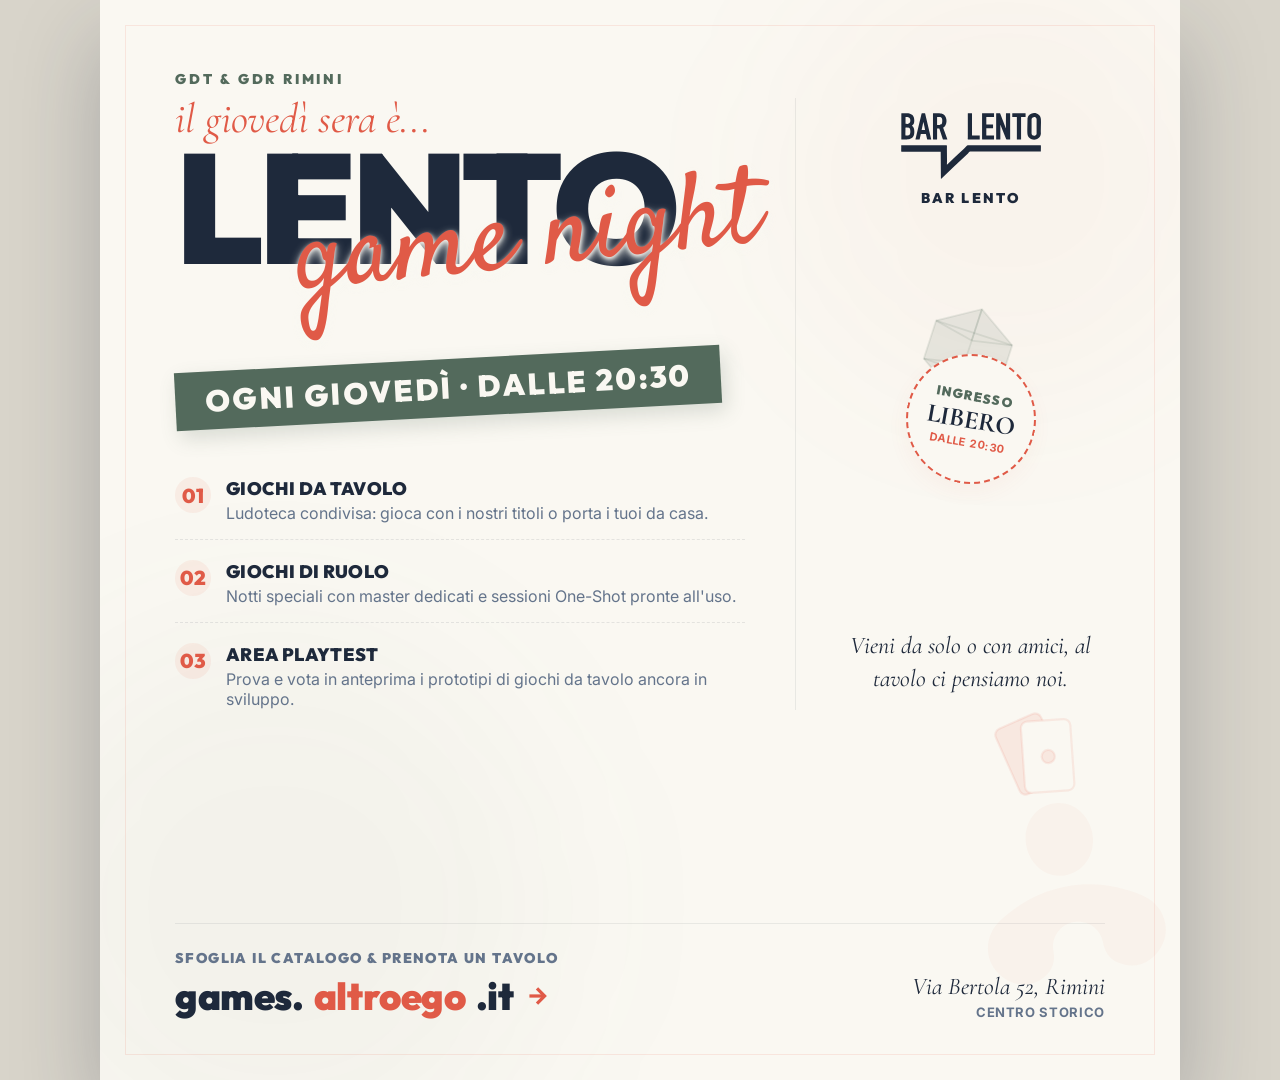
==== commit c4aaa189: "Remove Delirimedia & Altroego presenter tag" ====
--- a/volantino.html
+++ b/volantino.html
@@ -475,7 +475,7 @@
     <div class="content-wrapper">
       <!-- Top Row -->
       <div class="top-row">
-        <span class="presenter-tag">Delirimedia & Altroego</span>
+        <span class="presenter-tag">GDT & GDR RIMINI</span>
       </div>
 
       <!-- Main Layout Grid -->
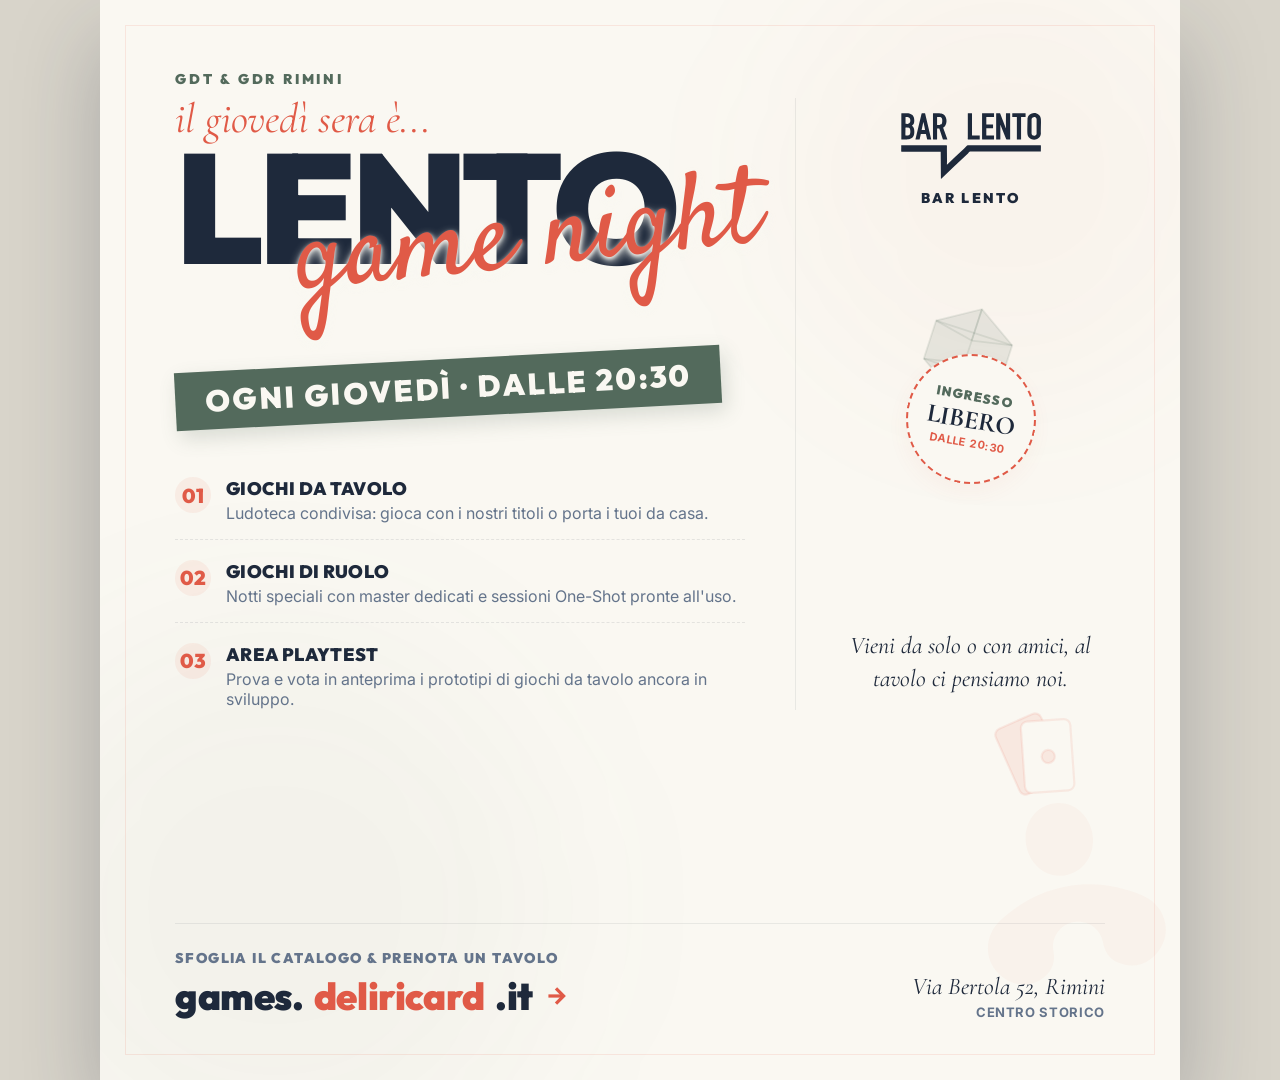
==== commit 35f5c311: "Aggiornato dominio a games.deliricard.it" ====
--- a/volantino.html
+++ b/volantino.html
@@ -559,7 +559,7 @@
         <div class="footer-left">
           <span class="footer-tagline">Sfoglia il catalogo & prenota un tavolo</span>
           <div class="footer-link">
-            games.<span>altroego</span>.it
+            games.<span>deliricard</span>.it
             <svg viewBox="0 0 24 24">
               <line x1="5" y1="12" x2="19" y2="12"></line>
               <polyline points="12 5 19 12 12 19"></polyline>
